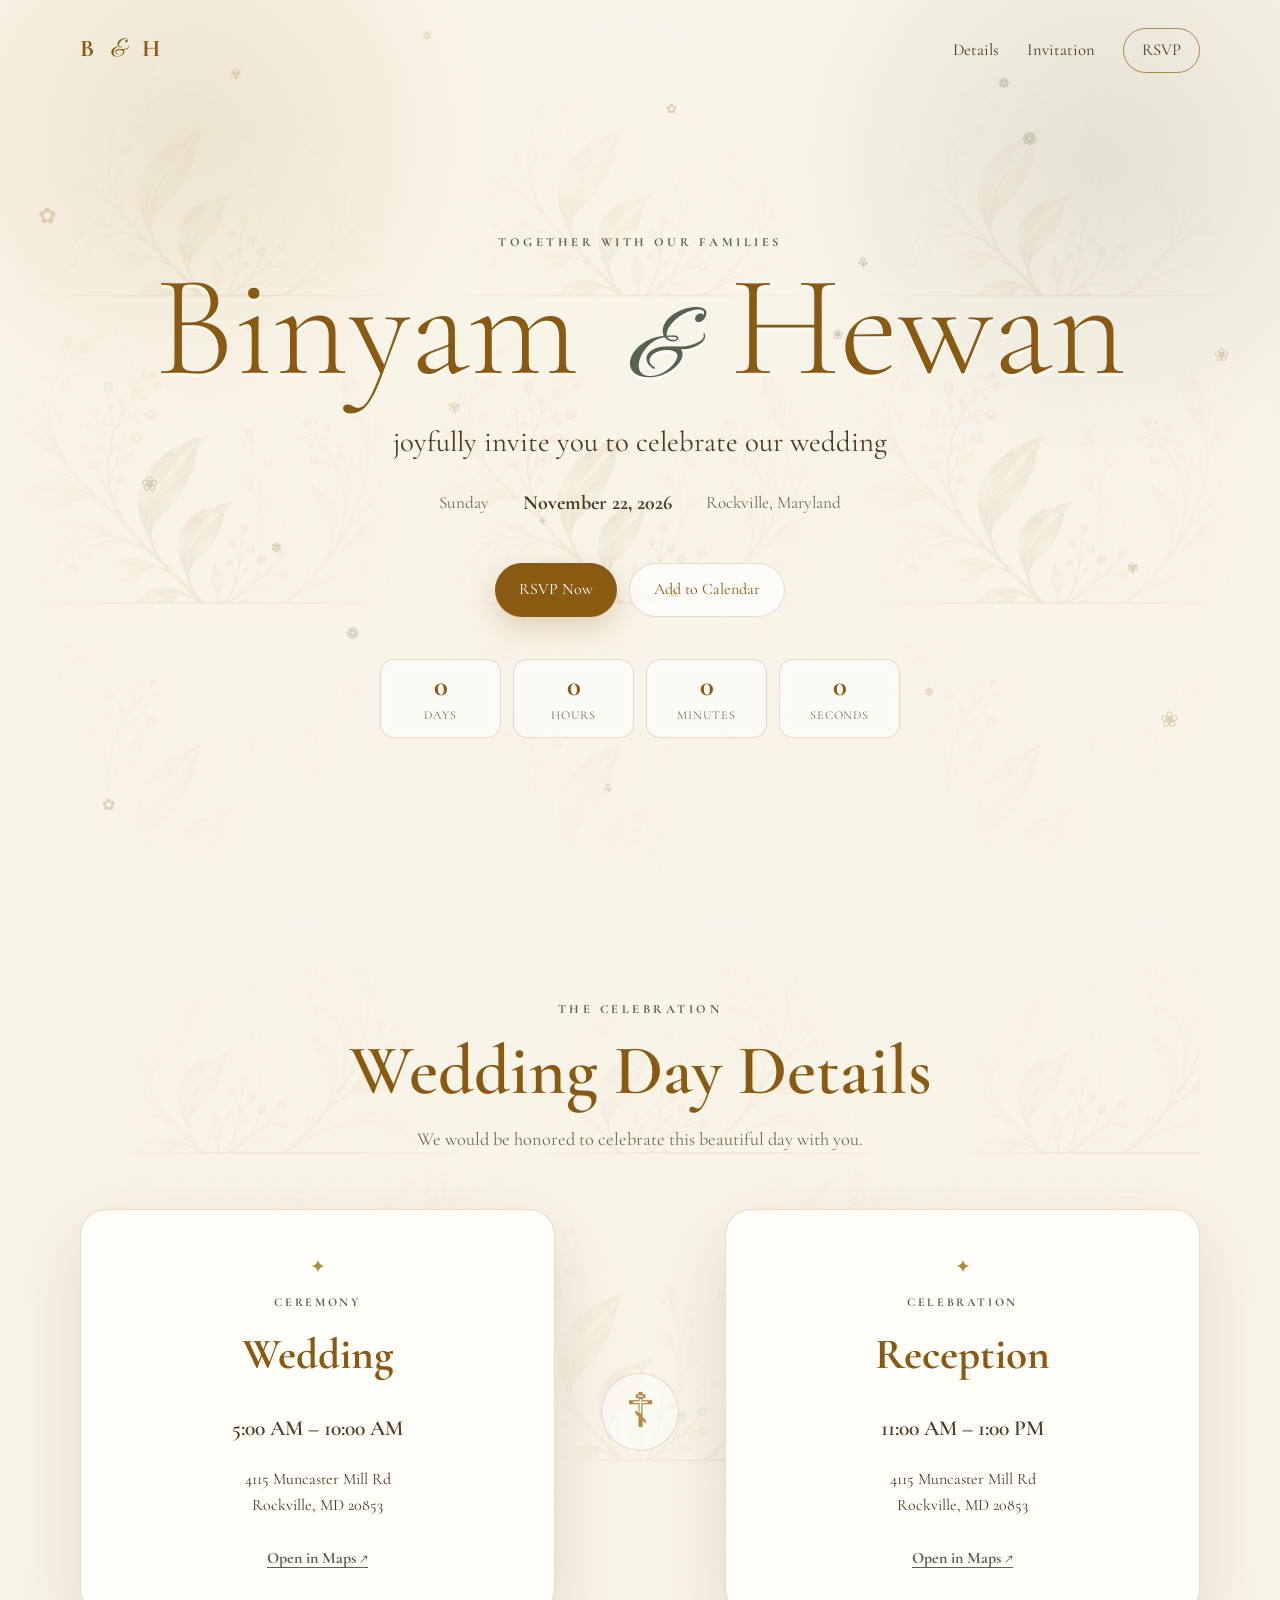
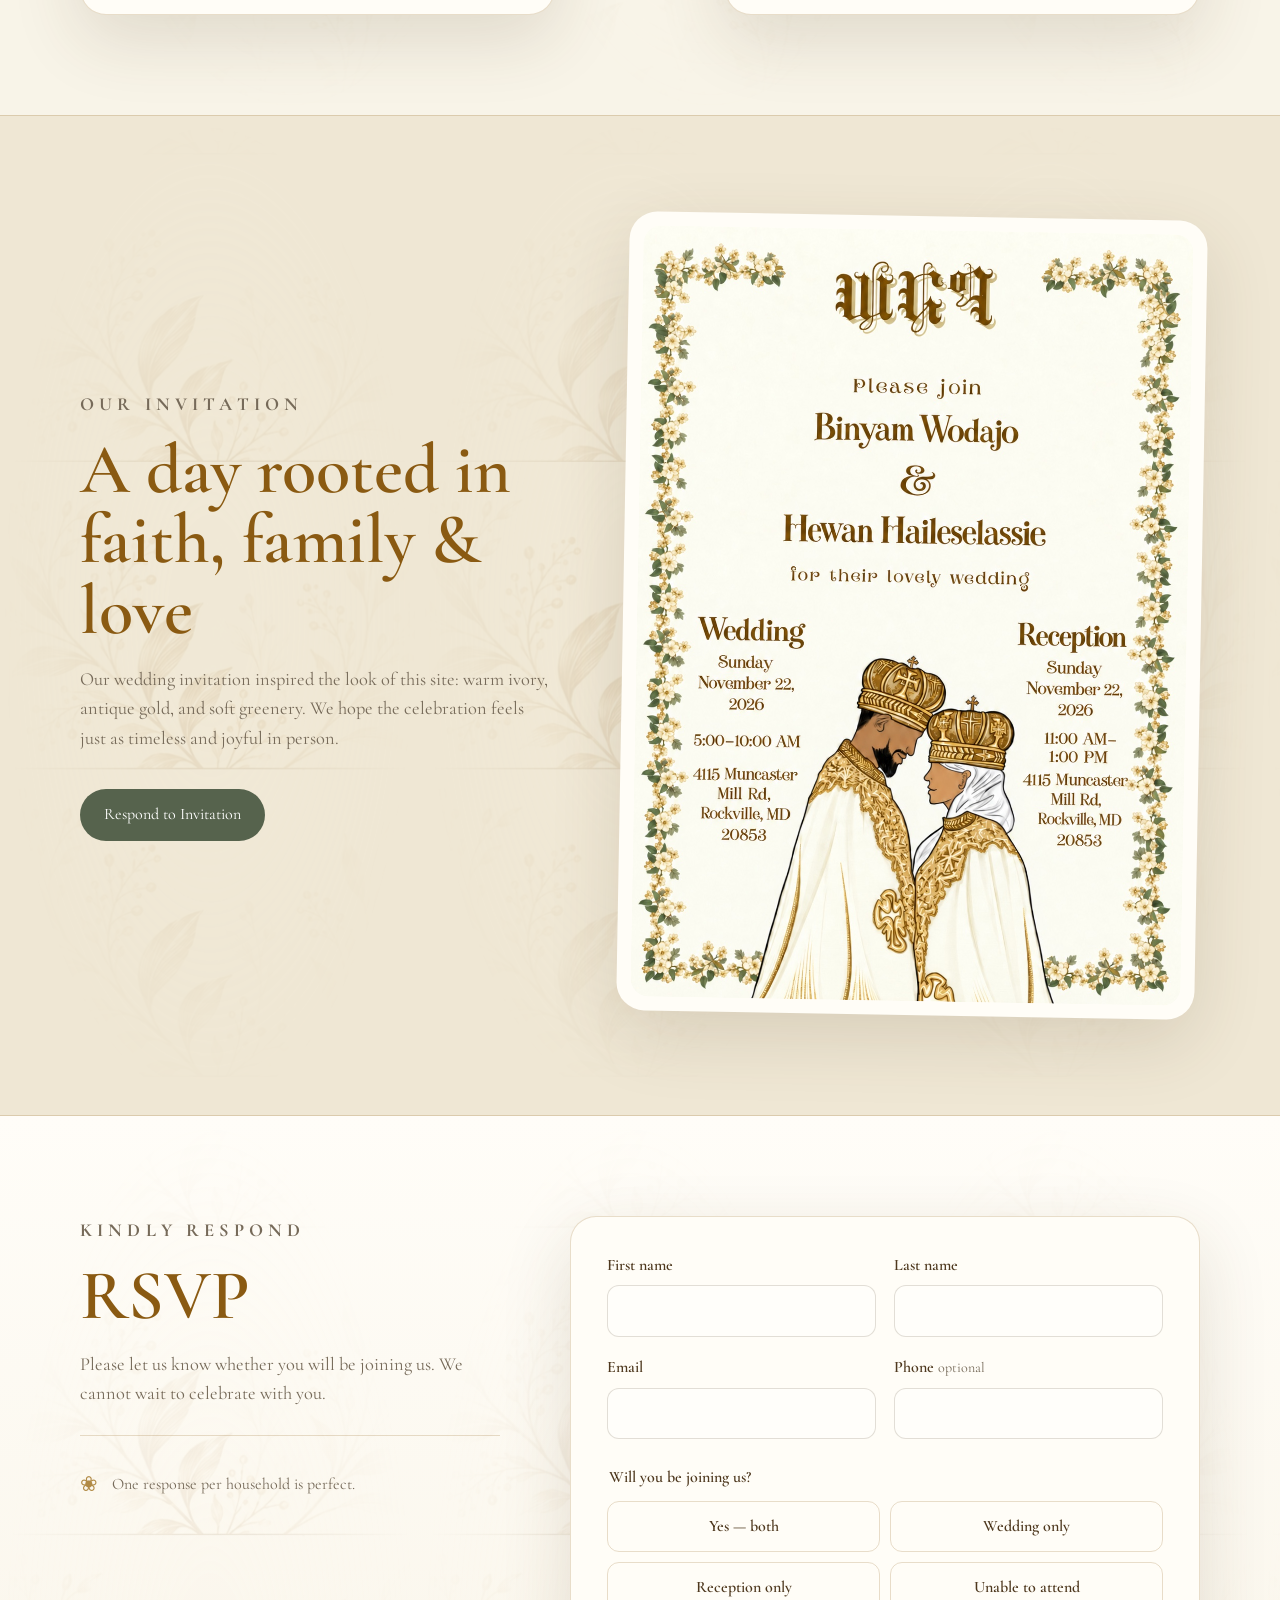
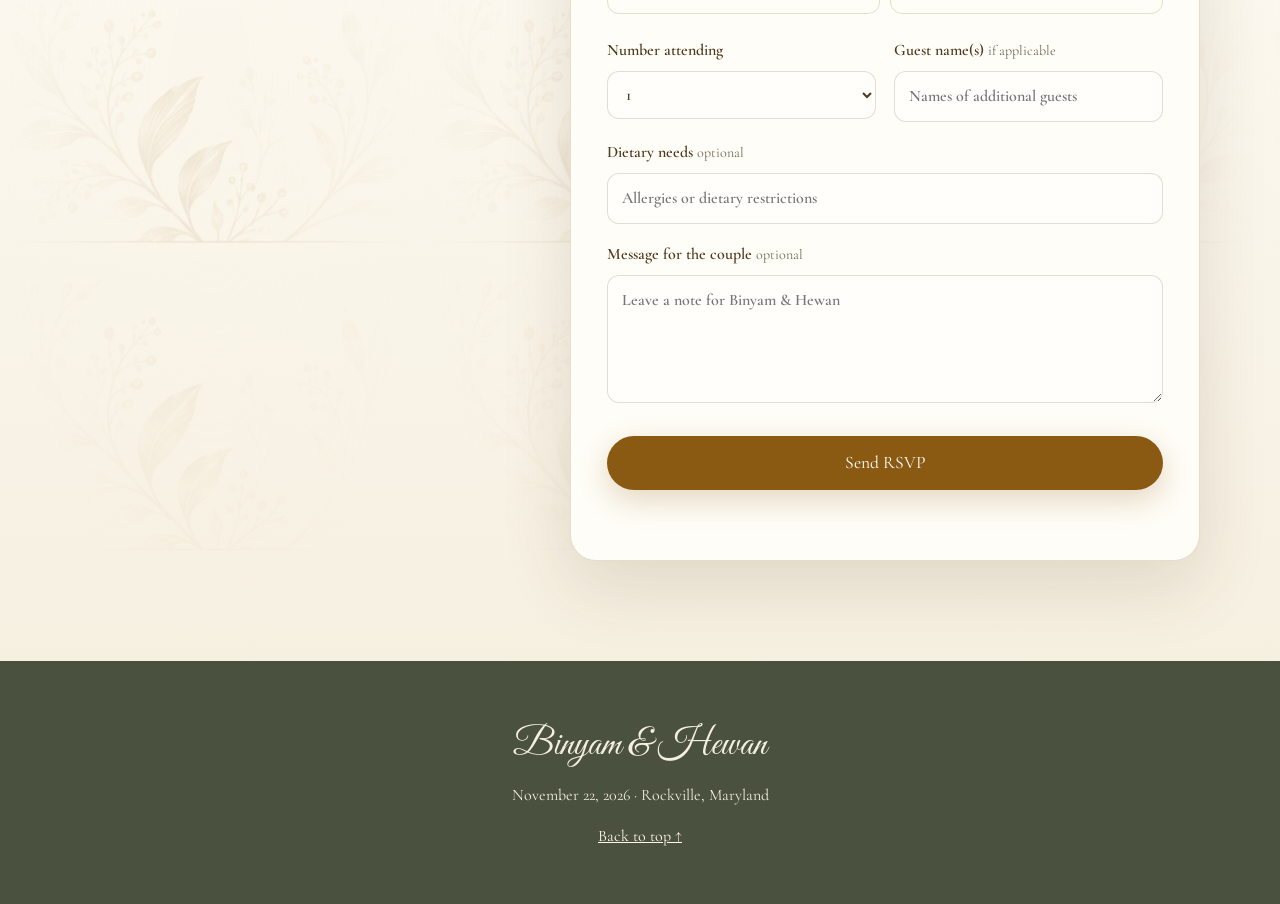
==== index.html @ c6c4249d "Add subtle floral background texture and floating petal animations - Tiled floral-decor image as a b" ====
<!DOCTYPE html>
<html lang="en">
<head>
  <meta charset="UTF-8" />
  <meta name="viewport" content="width=device-width, initial-scale=1.0" />
  <meta name="theme-color" content="#f7f2e6" />
  <meta name="description" content="Wedding invitation for Binyam Wodajo and Hewan Haileselassie — November 22, 2026." />
  <title>Binyam & Hewan — Wedding Invitation</title>
  <link rel="preconnect" href="https://fonts.googleapis.com">
  <link rel="preconnect" href="https://fonts.gstatic.com" crossorigin>
  <link href="https://fonts.googleapis.com/css2?family=Cormorant+Garamond:wght@400;500;600;700&family=Great+Vibes&display=swap" rel="stylesheet">
  <link rel="stylesheet" href="styles.css" />
</head>
<body>
  <div class="petal petal-1">✿</div>
  <div class="petal petal-2">❀</div>
  <div class="petal petal-3">✿</div>
  <div class="petal petal-4">❀</div>
  <div class="petal petal-5">✾</div>
  <div class="petal petal-6">❁</div>
  <div class="petal petal-7">✽</div>
  <div class="petal petal-8">⚘</div>
  <div class="petal petal-9">✿</div>
  <div class="petal petal-10">❀</div>
  <div class="petal petal-11">✾</div>
  <div class="petal petal-12">❁</div>
  <div class="petal petal-13">✽</div>
  <div class="petal petal-14">⚘</div>
  <div class="petal petal-15">✿</div>
  <div class="petal petal-16">❀</div>
  <div class="petal petal-17">✾</div>
  <div class="petal petal-18">❁</div>
  <div class="petal petal-19">✽</div>
  <div class="petal petal-20">⚘</div>

  <header class="hero" id="home">

    <nav class="nav shell" aria-label="Primary navigation">
      <a class="monogram" href="#home" aria-label="Home">B <span>&</span> H</a>
      <div class="nav-links">
        <a href="#details">Details</a>
        <a href="#invitation">Invitation</a>
        <a href="#rsvp" class="nav-rsvp">RSVP</a>
      </div>
    </nav>

    <div class="floral-tile" aria-hidden="true"></div>
    <div class="hero-inner shell">
      <p class="eyebrow">Together with our families</p>
      <h1><span style = "font-weight: 100;">Binyam</span><em style = "margin: 48px;">&</em><span style = "font-weight: 100;">Hewan</span></h1>
      <p class="hero-copy">joyfully invite you to celebrate our wedding</p>
      <div class="date-lockup">
        <span>Sunday</span>
        <strong style = "margin: 10px;">November 22, 2026</strong>
        <span>Rockville, Maryland</span>
      </div>
      <div class="hero-actions">
        <a class="btn primary" href="#rsvp">RSVP Now</a>
        <button class="btn ghost" id="calendarBtn" type="button">Add to Calendar</button>
      </div>
      <div class="countdown" aria-label="Countdown to wedding">
        <div><strong id="days">—</strong><span>Days</span></div>
        <div><strong id="hours">—</strong><span>Hours</span></div>
        <div><strong id="minutes">—</strong><span>Minutes</span></div>
        <div><strong id="seconds">—</strong><span>Seconds</span></div>
      </div>
    </div>
  </header>

  <main>
    <section class="section shell story-card" id="details">
      <div class="section-heading">
        <p class="eyebrow">The celebration</p>
        <h2>Wedding Day Details</h2>
        <p>We would be honored to celebrate this beautiful day with you.</p>
      </div>

      <div class="event-grid">
        <article class="event-card">
          <div class="event-icon">✦</div>
          <p class="event-kicker">Ceremony</p>
          <h3>Wedding</h3>
          <p class="event-time">5:00 AM – 10:00 AM</p>
          <p>4115 Muncaster Mill Rd<br>Rockville, MD 20853</p>
          <a class="text-link" href="https://www.google.com/maps/search/?api=1&query=4115+Muncaster+Mill+Rd+Rockville+MD+20853" target="_blank" rel="noopener">Open in Maps ↗</a>
        </article>

        <div class="center-ornament" aria-hidden="true">
          <span>☦</span>
        </div>

        <article class="event-card">
          <div class="event-icon">✦</div>
          <p class="event-kicker">Celebration</p>
          <h3>Reception</h3>
          <p class="event-time">11:00 AM – 1:00 PM</p>
          <p>4115 Muncaster Mill Rd<br>Rockville, MD 20853</p>
          <a class="text-link" href="https://www.google.com/maps/search/?api=1&query=4115+Muncaster+Mill+Rd+Rockville+MD+20853" target="_blank" rel="noopener">Open in Maps ↗</a>
        </article>
      </div>
    </section>

    <section class="section invitation-section" id="invitation">
      <div class="shell invitation-layout">
        <div class="invitation-copy">
          <p class="eyebrow">Our invitation</p>
          <h2>A day rooted in faith, family & love</h2>
          <p>Our wedding invitation inspired the look of this site: warm ivory, antique gold, and soft greenery. We hope the celebration feels just as timeless and joyful in person.</p>
          <a class="btn secondary" href="#rsvp">Respond to Invitation</a>
        </div>
        <figure class="invitation-frame">
          <img src="assets/invitation-template.jpeg" alt="Wedding invitation for Binyam Wodajo and Hewan Haileselassie" />
        </figure>
      </div>
    </section>

    <section class="section rsvp-section" id="rsvp">
      <div class="shell rsvp-shell">
        <div class="rsvp-intro">
          <p class="eyebrow">Kindly respond</p>
          <h2>RSVP</h2>
          <p>Please let us know whether you will be joining us. We cannot wait to celebrate with you.</p>
          <div class="mini-note">
            <span>❀</span>
            <p>One response per household is perfect.</p>
          </div>
        </div>

        <form class="rsvp-form" id="rsvpForm" name="wedding-rsvp" method="POST" data-netlify="true" netlify-honeypot="bot-field" action="thank-you.html">
          <input type="hidden" name="form-name" value="wedding-rsvp" />
          <p class="hidden"><label>Don’t fill this out: <input name="bot-field" /></label></p>

          <div class="field-row">
            <label>First name
              <input type="text" name="firstName" autocomplete="given-name" required />
            </label>
            <label>Last name
              <input type="text" name="lastName" autocomplete="family-name" required />
            </label>
          </div>

          <div class="field-row">
            <label>Email
              <input type="email" name="email" autocomplete="email" required />
            </label>
            <label>Phone <span class="optional">optional</span>
              <input type="tel" name="phone" autocomplete="tel" />
            </label>
          </div>

          <fieldset>
            <legend>Will you be joining us?</legend>
            <div class="choice-grid">
              <label class="choice"><input type="radio" name="attendance" value="Both wedding and reception" required /><span>Yes — both</span></label>
              <label class="choice"><input type="radio" name="attendance" value="Wedding only" /><span>Wedding only</span></label>
              <label class="choice"><input type="radio" name="attendance" value="Reception only" /><span>Reception only</span></label>
              <label class="choice"><input type="radio" name="attendance" value="Unable to attend" /><span>Unable to attend</span></label>
            </div>
          </fieldset>

          <div id="guestFields">
            <div class="field-row">
              <label>Number attending
                <select name="guestCount" id="guestCount">
                  <option value="1">1</option>
                  <option value="2">2</option>
                  <option value="3">3</option>
                  <option value="4">4</option>
                  <option value="5">5</option>
                  <option value="6">6</option>
                </select>
              </label>
              <label>Guest name(s) <span class="optional">if applicable</span>
                <input type="text" name="guestNames" placeholder="Names of additional guests" />
              </label>
            </div>

            <label>Dietary needs <span class="optional">optional</span>
              <input type="text" name="dietary" placeholder="Allergies or dietary restrictions" />
            </label>
          </div>

          <label>Message for the couple <span class="optional">optional</span>
            <textarea name="message" rows="4" placeholder="Leave a note for Binyam & Hewan"></textarea>
          </label>

          <button class="btn primary submit-btn" type="submit">Send RSVP</button>
          <p class="form-status" id="formStatus" role="status" aria-live="polite"></p>
        </form>
      </div>
    </section>
  </main>

  <footer>
    <div class="shell footer-inner">
      <p class="script">Binyam & Hewan</p>
      <p>November 22, 2026 · Rockville, Maryland</p>
      <a href="#home">Back to top ↑</a>
    </div>
  </footer>

  <script src="script.js"></script>
</body>
</html>
---- styles.css ----
:root {
  --cream: #f8f4e8;
  --cream-2: #f1ead8;
  --paper: #fffdf7;
  --gold: #8a5a12;
  --gold-2: #b18a45;
  --green: #56634d;
  --ink: #4e381e;
  --muted: #766a59;
  --line: rgba(138, 90, 18, .2);
  --shadow: 0 24px 70px rgba(77, 54, 25, .14);
}

* { box-sizing: border-box; }
html { scroll-behavior: smooth; }
body {
  margin: 0;
  font-family: "Cormorant Garamond", Georgia, serif;
  background: var(--cream);
  color: var(--ink);
  line-height: 1.6;
  overflow-x: hidden;
}
img { max-width: 100%; display: block; }
a { color: inherit; }
button, input, textarea, select { font: inherit; }
.shell { width: min(1120px, calc(100% - 40px)); margin: 0 auto; }
.section { padding: 100px 0; }
.hidden { display: none !important; }

.hero {
  min-height: 100vh;
  position: relative;
  display: flex;
  flex-direction: column;
  background:
    radial-gradient(circle at 15% 15%, rgba(177,138,69,.16), transparent 22%),
    radial-gradient(circle at 86% 18%, rgba(86,99,77,.13), transparent 24%),
    var(--cream);
  isolation: isolate;
}

.floral-tile {
  position: absolute;
  inset: 0;
  pointer-events: none;
  z-index: 0;
  background: url("assets/floral-decor.png") repeat center / 420px auto;
  mask-image: radial-gradient(ellipse 50% 50% at 50% 50%, black 20%, transparent 100%);
  mask-size: 420px auto;
  mask-repeat: repeat;
  -webkit-mask-image: radial-gradient(ellipse 50% 50% at 50% 50%, black 20%, transparent 100%);
  -webkit-mask-size: 420px auto;
  -webkit-mask-repeat: repeat;
  opacity: 0.12;
}

.story-card { position: relative; isolation: isolate; }
.story-card::before {
  content: "";
  position: absolute;
  inset: 0;
  z-index: -1;
  pointer-events: none;
  background: url("assets/floral-decor.png") repeat center / 420px auto;
  mask-image: radial-gradient(ellipse 50% 50% at 50% 50%, black 20%, transparent 100%);
  mask-size: 420px auto;
  mask-repeat: repeat;
  -webkit-mask-image: radial-gradient(ellipse 50% 50% at 50% 50%, black 20%, transparent 100%);
  -webkit-mask-size: 420px auto;
  -webkit-mask-repeat: repeat;
  opacity: 0.12;
}

.nav { display: flex; justify-content: space-between; align-items: center; padding: 28px 0; z-index: 2; }
.monogram { text-decoration: none; font-size: 1.5rem; font-weight: 700; letter-spacing: .12em; color: var(--gold); }
.monogram span { font-family: "Great Vibes", cursive; font-weight: 400; margin: 0 .2em; }
.nav-links { display: flex; align-items: center; gap: 28px; }
.nav-links a { text-decoration: none; font-size: 1.04rem; }
.nav-rsvp { border: 1px solid var(--gold-2); padding: 8px 18px; border-radius: 999px; }

.hero-inner { flex: 1; display: grid; place-items: center; align-content: center; text-align: center; padding: 80px 0 110px; position: relative; z-index: 1; }
.eyebrow { text-transform: uppercase; letter-spacing: .28em; font-size: .78rem; color: var(--green); font-weight: 700; margin: 0 0 16px; }
.hero h1 { margin: 0; font-size: clamp(4.5rem, 12vw, 9rem); line-height: .82; font-weight: 600; color: var(--gold); text-shadow: 0 3px 0 rgba(255,255,255,.8); }
.hero h1 span { display: inline-block; }
.hero h1 em { font-family: "Great Vibes", cursive; font-weight: 400; font-size: .65em; margin: 0 .14em; color: var(--green); }
.hero-copy { margin: 28px 0 12px; font-size: clamp(1.35rem, 3vw, 1.8rem); }
.date-lockup { display: flex; flex-wrap: wrap; justify-content: center; gap: 14px 24px; align-items: center; color: var(--muted); font-size: 1.08rem; }
.date-lockup strong { color: var(--ink); font-size: 1.25rem; }
.hero-actions { display: flex; gap: 12px; flex-wrap: wrap; justify-content: center; margin-top: 34px; }
.btn { border: 0; border-radius: 999px; padding: 13px 24px; text-decoration: none; cursor: pointer; transition: transform .2s ease, box-shadow .2s ease, background .2s ease; display: inline-flex; align-items: center; justify-content: center; min-height: 48px; }
.btn:hover { transform: translateY(-2px); }
.primary { background: var(--gold); color: white; box-shadow: 0 10px 30px rgba(138,90,18,.24); }
.ghost { background: rgba(255,255,255,.65); color: var(--gold); border: 1px solid var(--line); backdrop-filter: blur(6px); }
.secondary { background: var(--green); color: white; }

.countdown { display: grid; grid-template-columns: repeat(4, minmax(70px, 1fr)); gap: 12px; margin-top: 42px; width: min(520px, 100%); }
.countdown div { background: rgba(255,255,255,.58); border: 1px solid var(--line); padding: 12px 10px; border-radius: 14px; backdrop-filter: blur(5px); }
.countdown strong { display: block; font-size: 1.8rem; line-height: 1; color: var(--gold); }
.countdown span { display: block; margin-top: 5px; font-size: .76rem; letter-spacing: .08em; text-transform: uppercase; color: var(--muted); }

.section-heading { text-align: center; max-width: 700px; margin: 0 auto 55px; }
.section-heading h2, .invitation-copy h2, .rsvp-intro h2 { margin: 0 0 16px; font-size: clamp(2.7rem, 6vw, 4.4rem); line-height: 1; color: var(--gold); font-weight: 600; }
.section-heading p:last-child, .invitation-copy > p, .rsvp-intro > p { color: var(--muted); font-size: 1.15rem; }

.story-card { position: relative; }
.event-grid { display: grid; grid-template-columns: 1fr 120px 1fr; gap: 25px; align-items: stretch; }
.event-card { background: var(--paper); border: 1px solid var(--line); box-shadow: var(--shadow); border-radius: 26px; padding: 42px; text-align: center; }
.event-icon { font-size: 1.2rem; color: var(--gold-2); }
.event-kicker { text-transform: uppercase; letter-spacing: .22em; font-size: .75rem; color: var(--green); font-weight: 700; margin: 10px 0 0; }
.event-card h3 { font-size: 2.7rem; margin: 8px 0 6px; color: var(--gold); }
.event-time { font-size: 1.35rem; font-weight: 600; }
.text-link { display: inline-block; margin-top: 12px; color: var(--green); font-weight: 700; text-underline-offset: 4px; }
.center-ornament { display: grid; place-items: center; color: var(--gold-2); font-size: 3rem; }
.center-ornament span { border: 1px solid var(--line); width: 78px; aspect-ratio: 1; display: grid; place-items: center; border-radius: 50%; background: rgba(255,255,255,.5); }

.invitation-section { position: relative; isolation: isolate; background: #efe7d4; border-top: 1px solid var(--line); border-bottom: 1px solid var(--line); }
.invitation-section::before { content: ""; position: absolute; inset: 0; z-index: -1; pointer-events: none; background: url("assets/floral-decor.png") repeat center / 420px auto; mask-image: radial-gradient(ellipse 50% 50% at 50% 50%, black 20%, transparent 100%); mask-size: 420px auto; mask-repeat: repeat; -webkit-mask-image: radial-gradient(ellipse 50% 50% at 50% 50%, black 20%, transparent 100%); -webkit-mask-size: 420px auto; -webkit-mask-repeat: repeat; opacity: 0.12; }
.invitation-layout { display: grid; grid-template-columns: .9fr 1.1fr; gap: 70px; align-items: center; }
.invitation-copy p { max-width: 520px; }
.invitation-copy .btn { margin-top: 18px; }
.invitation-frame { margin: 0; padding: 14px; background: var(--paper); border-radius: 28px; box-shadow: var(--shadow); transform: rotate(1deg); }
.invitation-frame img { border-radius: 18px; width: 100%; }

.rsvp-section { position: relative; isolation: isolate; background: linear-gradient(180deg, #fffdf8, #f6f0e1); }
.rsvp-section::before { content: ""; position: absolute; inset: 0; z-index: -1; pointer-events: none; background: url("assets/floral-decor.png") repeat center / 420px auto; mask-image: radial-gradient(ellipse 50% 50% at 50% 50%, black 20%, transparent 100%); mask-size: 420px auto; mask-repeat: repeat; -webkit-mask-image: radial-gradient(ellipse 50% 50% at 50% 50%, black 20%, transparent 100%); -webkit-mask-size: 420px auto; -webkit-mask-repeat: repeat; opacity: 0.12; }
.rsvp-shell { display: grid; grid-template-columns: .8fr 1.2fr; gap: 70px; align-items: start; }
.rsvp-intro { position: sticky; top: 36px; }
.mini-note { display: flex; align-items: center; gap: 14px; margin-top: 26px; padding-top: 20px; border-top: 1px solid var(--line); color: var(--muted); }
.mini-note span { color: var(--gold-2); font-size: 1.3rem; }
.rsvp-form { background: var(--paper); padding: 36px; border: 1px solid var(--line); border-radius: 26px; box-shadow: var(--shadow); }
.field-row { display: grid; grid-template-columns: 1fr 1fr; gap: 18px; }
label, legend { font-weight: 600; color: var(--ink); }
label { display: block; margin-bottom: 18px; }
.optional { font-weight: 400; color: var(--muted); font-size: .88em; }
input, textarea, select { width: 100%; margin-top: 7px; border: 1px solid rgba(78,56,30,.16); background: #fffefa; padding: 12px 14px; border-radius: 12px; color: var(--ink); outline: none; }
input:focus, textarea:focus, select:focus { border-color: var(--gold-2); box-shadow: 0 0 0 3px rgba(177,138,69,.12); }
fieldset { border: 0; padding: 0; margin: 8px 0 24px; }
legend { margin-bottom: 10px; }
.choice-grid { display: grid; grid-template-columns: 1fr 1fr; gap: 10px; }
.choice { margin: 0; }
.choice input { position: absolute; opacity: 0; pointer-events: none; }
.choice span { display: block; border: 1px solid var(--line); border-radius: 12px; padding: 12px 14px; cursor: pointer; text-align: center; transition: .2s ease; }
.choice input:checked + span { background: var(--gold); border-color: var(--gold); color: #fff; }
.submit-btn { width: 100%; margin-top: 6px; font-size: 1.1rem; }
.form-status { text-align: center; color: var(--green); margin: 12px 0 0; min-height: 1.4em; }

footer { padding: 54px 0; background: #4b513f; color: #f5efdf; text-align: center; }
.footer-inner { display: grid; gap: 6px; justify-items: center; }
.script { font-family: "Great Vibes", cursive; font-size: 2.4rem; margin: 0; }
footer p { margin: 0; }
footer a { margin-top: 10px; color: #fff8e8; }

.petal { position: fixed; z-index: 20; color: rgba(177,138,69,.32); pointer-events: none; animation: float 12s ease-in-out infinite; }
.petal-1  { left: 3vw;   top: 22vh;    font-size: 1.4rem; }
.petal-2  { right: 4vw;  top: 38vh;    font-size: 1.1rem; animation-delay: -3s; }
.petal-3  { left: 8vw;   bottom: 9vh;  font-size: 1rem;   animation-delay: -6s; }
.petal-4  { right: 8vw;  bottom: 18vh; font-size: 1.4rem; animation-delay: -9s; }
.petal-5  { left: 18vw;  top: 7vh;     font-size: 0.9rem;  color: rgba(177,138,69,.30); animation-duration: 10s; animation-delay: -2s;  animation-name: float2; }
.petal-6  { right: 19vw; top: 14vh;    font-size: 1.1rem;  color: rgba(86,99,77,.30);  animation-duration: 14s; animation-delay: -5s; }
.petal-7  { left: 33vw;  top: 3vh;     font-size: 0.75rem; color: rgba(177,138,69,.22); animation-duration: 11s; animation-delay: -8s;  animation-name: float2; }
.petal-8  { right: 32vw; top: 28vh;    font-size: 1.0rem;  color: rgba(86,99,77,.28);  animation-duration: 13s; animation-delay: -1s; }
.petal-9  { left: 52vw;  top: 11vh;    font-size: 0.8rem;  color: rgba(177,138,69,.36); animation-duration: 9s;  animation-delay: -6s;  animation-name: float2; }
.petal-10 { left: 11vw;  top: 52vh;    font-size: 1.3rem;  color: rgba(86,99,77,.24);  animation-duration: 15s; animation-delay: -9s; }
.petal-11 { right: 11vw; top: 62vh;    font-size: 0.85rem; color: rgba(177,138,69,.38); animation-duration: 12s; animation-delay: -3s;  animation-name: float2; }
.petal-12 { left: 27vw;  bottom: 28vh; font-size: 1.0rem;  color: rgba(86,99,77,.30);  animation-duration: 10s; animation-delay: -7s; }
.petal-13 { right: 27vw; bottom: 22vh; font-size: 0.75rem; color: rgba(177,138,69,.28); animation-duration: 13s; animation-delay: -4s;  animation-name: float2; }
.petal-14 { left: 47vw;  bottom: 11vh; font-size: 0.9rem;  color: rgba(86,99,77,.22);  animation-duration: 11s; animation-delay: -11s; }
.petal-15 { right: 47vw; bottom: 33vh; font-size: 0.7rem;  color: rgba(177,138,69,.32); animation-duration: 14s; animation-delay: -2s;  animation-name: float2; }
.petal-16 { left: 65vw;  top: 36vh;    font-size: 0.85rem; color: rgba(86,99,77,.28);  animation-duration: 10s; animation-delay: -6s; }
.petal-17 { right: 64vw; top: 44vh;    font-size: 1.0rem;  color: rgba(177,138,69,.24); animation-duration: 12s; animation-delay: -3s;  animation-name: float2; }
.petal-18 { left: 78vw;  top: 8vh;     font-size: 0.9rem;  color: rgba(86,99,77,.32);  animation-duration: 13s; animation-delay: -7s; }
.petal-19 { right: 78vw; bottom: 38vh; font-size: 0.8rem;  color: rgba(177,138,69,.35); animation-duration: 9s;  animation-delay: -10s; animation-name: float2; }
.petal-20 { left: 42vw;  top: 57vh;    font-size: 0.7rem;  color: rgba(86,99,77,.26);  animation-duration: 11s; animation-delay: -5s; }
@keyframes float  { 0%,100% { transform: translateY(0)     rotate(0deg);  } 50% { transform: translateY(-14px) rotate(8deg);  } }
@keyframes float2 { 0%,100% { transform: translateY(0)     rotate(0deg);  } 50% { transform: translateY(-10px) rotate(-7deg); } }

@media (max-width: 820px) {
  .nav-links a:not(.nav-rsvp) { display: none; }
  .hero h1 span { display: block; }
  .hero h1 em { display: block; margin: .18em 0; }
  .date-lockup { flex-direction: column; gap: 2px; }
  .event-grid { grid-template-columns: 1fr; }
  .center-ornament { height: 72px; }
  .invitation-layout, .rsvp-shell { grid-template-columns: 1fr; gap: 45px; }
  .rsvp-intro { position: static; }
}

@media (max-width: 560px) {
  .shell { width: min(100% - 28px, 1120px); }
  .section { padding: 72px 0; }
  .hero::before { inset: 10px; }
  .hero::after { inset: 16px; }
  .nav { padding-top: 20px; }
  .hero-inner { padding: 56px 0 88px; }
  .hero h1 { font-size: 4.4rem; }
  .countdown { grid-template-columns: repeat(2, 1fr); }
  .event-card { padding: 30px 22px; }
  .field-row, .choice-grid { grid-template-columns: 1fr; gap: 0; }
  .choice-grid { gap: 9px; }
  .rsvp-form { padding: 24px 18px; }
}
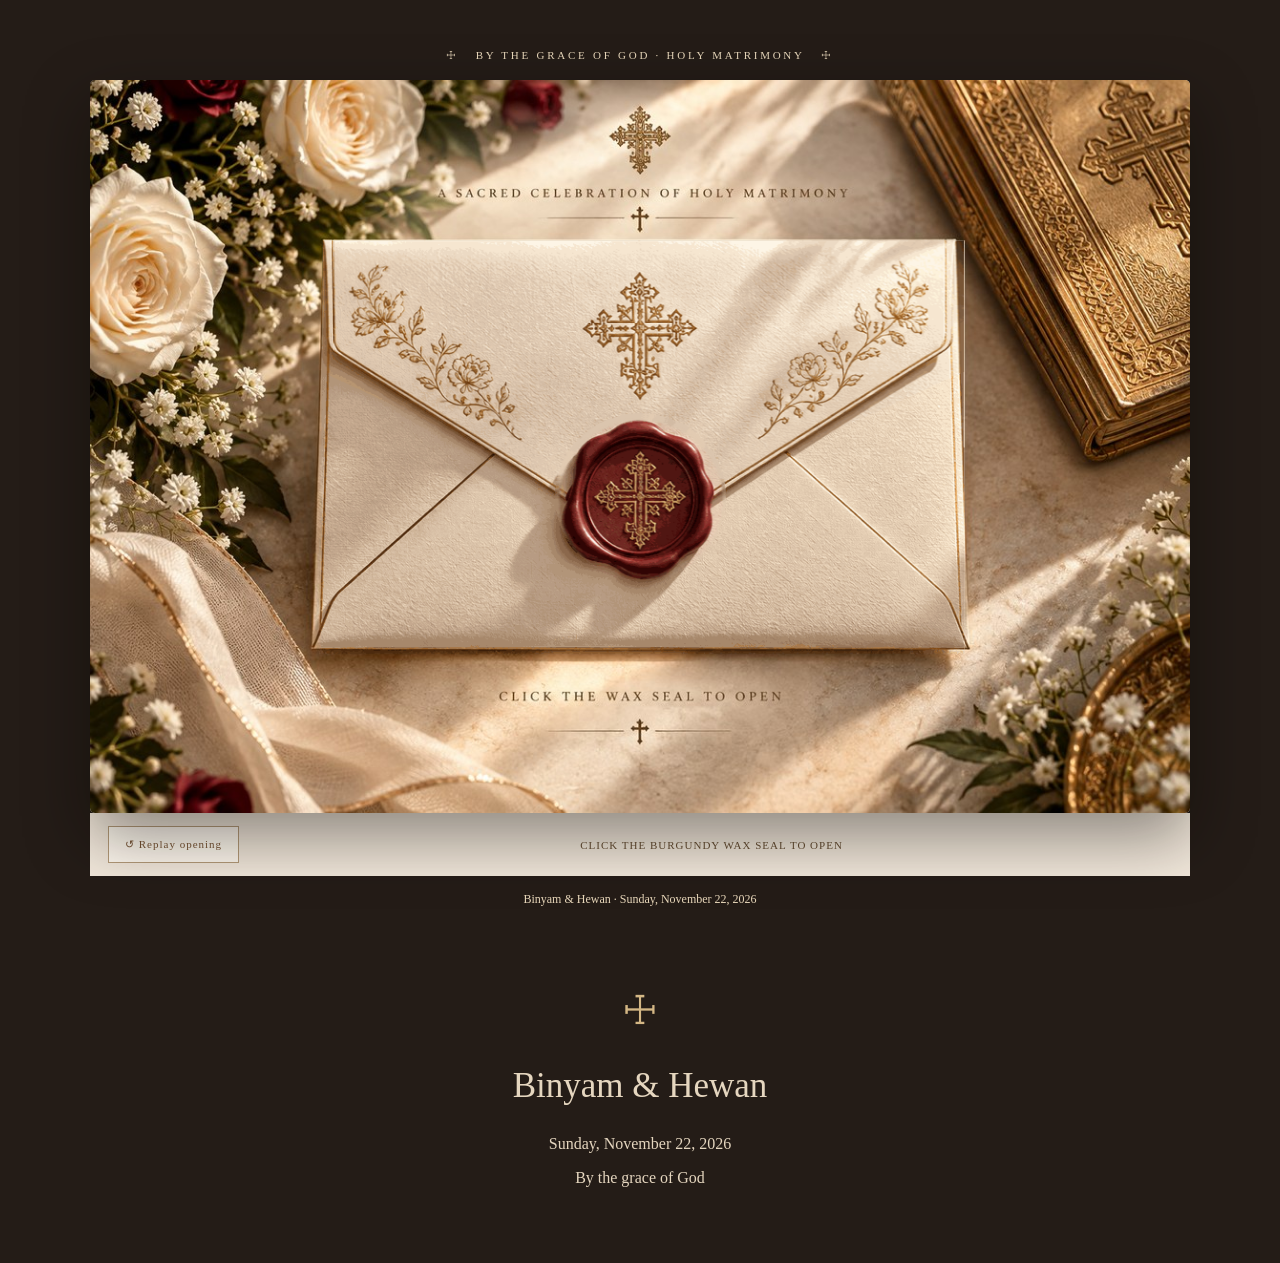
==== commit 800be55e: "Replace index.html with V7 wedding evite Swaps in the fully self-contained Binyam_Hewan_Merged_Weddi" ====
--- a/index.html
+++ b/index.html
@@ -1,204 +1,99 @@
-<!DOCTYPE html>
-<html lang="en">
-<head>
-  <meta charset="UTF-8" />
-  <meta name="viewport" content="width=device-width, initial-scale=1.0" />
-  <meta name="theme-color" content="#f7f2e6" />
-  <meta name="description" content="Wedding invitation for Binyam Wodajo and Hewan Haileselassie — November 22, 2026." />
-  <title>Binyam & Hewan — Wedding Invitation</title>
-  <link rel="preconnect" href="https://fonts.googleapis.com">
-  <link rel="preconnect" href="https://fonts.gstatic.com" crossorigin>
-  <link href="https://fonts.googleapis.com/css2?family=Cormorant+Garamond:wght@400;500;600;700&family=Great+Vibes&display=swap" rel="stylesheet">
-  <link rel="stylesheet" href="styles.css" />
-</head>
-<body>
-  <div class="petal petal-1">✿</div>
-  <div class="petal petal-2">❀</div>
-  <div class="petal petal-3">✿</div>
-  <div class="petal petal-4">❀</div>
-  <div class="petal petal-5">✾</div>
-  <div class="petal petal-6">❁</div>
-  <div class="petal petal-7">✽</div>
-  <div class="petal petal-8">⚘</div>
-  <div class="petal petal-9">✿</div>
-  <div class="petal petal-10">❀</div>
-  <div class="petal petal-11">✾</div>
-  <div class="petal petal-12">❁</div>
-  <div class="petal petal-13">✽</div>
-  <div class="petal petal-14">⚘</div>
-  <div class="petal petal-15">✿</div>
-  <div class="petal petal-16">❀</div>
-  <div class="petal petal-17">✾</div>
-  <div class="petal petal-18">❁</div>
-  <div class="petal petal-19">✽</div>
-  <div class="petal petal-20">⚘</div>
+<!doctype html><html lang="en"><head><meta charset="utf-8"><meta name="viewport" content="width=device-width,initial-scale=1"><meta name="theme-color" content="#241c17"><title>Binyam &amp; Hewan | Holy Matrimony · November 22, 2026</title><style>
+:root{--ivory:#f8f2e7;--gold:#ae8c58;--ink:#654c32;--dark:#241c17}
+*{box-sizing:border-box}html{scroll-behavior:smooth}body{margin:0;background:var(--ivory);color:var(--ink);font-family:Georgia,'Times New Roman',serif}button,input,select,textarea{font:inherit}button,a{touch-action:manipulation}button:focus-visible,a:focus-visible,input:focus-visible,select:focus-visible,textarea:focus-visible{outline:3px solid #b58a4e;outline-offset:3px}
+.opening{background:var(--dark);padding:clamp(12px,3vw,34px) 16px 18px;text-align:center}.top-caption{color:#ead9bc;text-transform:uppercase;font-size:11px;letter-spacing:.25em;padding:15px 0 18px}.wrap{width:min(1100px,100%);margin:auto}.stage{position:relative;width:100%;aspect-ratio:3/2;overflow:hidden;isolation:isolate;perspective:2200px;box-shadow:0 25px 65px #09070570;background:#e5d9ca;border-radius:5px}.scene-image{position:absolute;inset:0;width:100%;height:100%;object-fit:fill;pointer-events:none}.background{z-index:1}.card{position:absolute;z-index:3;left:50%;top:44%;width:27%;height:auto;transform:translate(-50%,14%) scale(.86);opacity:0;box-shadow:0 12px 35px #4a332b44;transition:transform 4.1s cubic-bezier(.16,.62,.14,1),opacity 1.1s ease;cursor:pointer}.front{z-index:5}.flap{z-index:6;transform-origin:50% 21.85%;backface-visibility:hidden;transition:transform 3.1s cubic-bezier(.3,.0,.17,1)}.wax{z-index:7;transition:none}.hit{position:absolute;z-index:12;left:50%;top:57.5%;width:15%;aspect-ratio:1;transform:translate(-50%,-50%);border:0;background:transparent;cursor:pointer;border-radius:50%}.stage.released .wax{display:none}.stage.released .hit{pointer-events:none}.stage.open .flap{transform:rotateX(-177deg)}.stage.open .card{opacity:1;transform:translate(-50%,-41%) scale(1);transition-delay:.3s}.stage .view{position:absolute;z-index:13;bottom:5%;right:5%;border:1px solid #a78960;background:#fff9efed;padding:11px 16px;color:#795434;font:11px Georgia,serif;letter-spacing:1px;cursor:pointer}.stage .view[hidden]{display:none}.bar{display:flex;gap:12px;align-items:center;background:#f2e8db;padding:13px 18px;flex-wrap:wrap}.bar button,.modal button{border:1px solid #b59b79;background:#fff9ef;color:#795434;padding:11px 16px;cursor:pointer;font:11px Georgia,serif;letter-spacing:1px}.bar p{margin:0;flex:1;text-align:center;letter-spacing:1px;font-size:11px}.go-site{display:none;border:1px solid #a78960;background:var(--gold);color:#fff;padding:12px 18px;letter-spacing:1.3px;cursor:pointer;text-decoration:none;font-size:12px}.opening.ready .go-site{display:inline-block}.foot{color:#ead9bc;font-size:12px;margin:16px 0 0}.modal{position:fixed;inset:0;z-index:100;background:#1c120ff2;display:none;place-items:center;padding:24px;overflow:auto}.modal.show{display:grid}.modal-inner{text-align:center}.modal img{display:block;width:min(520px,90vw);max-height:78vh;object-fit:contain;margin:auto;box-shadow:0 12px 50px #0008}.modal button{margin-top:16px}
+.website{background:#fbf8f2;overflow:hidden}.website[hidden]{display:none}.eyebrow{text-transform:uppercase;letter-spacing:.24em;font-size:11px;color:#987850;text-align:center;line-height:2}.ortho{font-size:40px;color:#9c7846;text-align:center;line-height:1.3}.section{padding:clamp(60px,9vw,105px) 22px;max-width:1040px;margin:auto;text-align:center}.section h2{font-size:clamp(31px,4.6vw,55px);line-height:1.22;font-weight:400;color:#75552f;margin:14px 0 24px}.section p{line-height:1.9}.divider{width:78px;height:1px;background:#b99b6b;margin:24px auto}.script{font-size:clamp(21px,3vw,33px);font-style:italic;color:#a28255}.feature{background:#f0e8da;border-block:1px solid #e0d1bb}.invitation-full{display:block;width:min(560px,100%);height:auto;margin:30px auto 0;box-shadow:0 22px 55px #5b442b38}.grid{display:grid;grid-template-columns:repeat(2,minmax(0,1fr));gap:24px;text-align:left;margin:42px auto;max-width:840px}.info-card{border:1px solid #d9c5a5;background:#fffdf8;padding:32px}.info-card h3{margin:12px 0;font-size:24px;font-weight:400;color:#765333}.info-card p{font-size:14px;margin:7px 0}.pill{display:inline-block;margin-top:16px;border:1px solid #ad8e61;color:#755432;text-decoration:none;padding:12px 20px;font-size:12px;letter-spacing:1.2px}.pill:hover,.go-site:hover{background:#755432;color:#fff}.count{display:flex;gap:clamp(8px,3vw,32px);justify-content:center;margin:34px auto;flex-wrap:wrap}.count div{min-width:80px}.count strong{display:block;font-size:clamp(30px,6vw,62px);font-weight:400;color:#755431}.count span{font-size:11px;letter-spacing:2px;text-transform:uppercase}.verse{font-style:italic;font-size:clamp(20px,3vw,29px);max-width:750px;margin:auto}.rsvp-box{max-width:650px;margin:26px auto;text-align:left;border:1px solid #d4b993;background:#fffdf9;padding:clamp(23px,5vw,45px)}.rsvp-box label{display:block;margin:14px 0 7px;font-size:13px;letter-spacing:.05em}.rsvp-box input,.rsvp-box select,.rsvp-box textarea{width:100%;border:1px solid #d8c7af;border-radius:0;background:#fff;color:#493929;padding:12px;font-size:15px}.rsvp-box button{width:100%;margin-top:24px;background:#785632;border:0;color:white;padding:15px;cursor:pointer;letter-spacing:1px}.rsvp-note{font-size:12px;color:#836e53;text-align:center;margin-top:16px}.footer{background:var(--dark);padding:60px 20px;text-align:center;color:#e5d6bf}.footer h2{font-weight:400;font-size:35px}.reveal-on-scroll{opacity:0;transform:translateY(24px);transition:opacity 1.2s ease,transform 1.2s ease}.reveal-on-scroll.seen{opacity:1;transform:translateY(0)}
+@media(max-width:650px){.top-caption{font-size:9px;letter-spacing:.14em}.opening{padding:10px 0}.stage{border-radius:0}.bar{justify-content:center}.bar p{order:-1;flex-basis:100%;font-size:10px}.bar button{padding:9px 12px}.grid{grid-template-columns:1fr}.info-card{padding:22px}.section{padding:60px 19px}.count div{min-width:60px}.count span{font-size:10px}}
+@media(prefers-reduced-motion:reduce){*,*:before,*:after{transition-duration:.01ms!important;scroll-behavior:auto!important}.reveal-on-scroll{opacity:1;transform:none}}
 
-  <header class="hero" id="home">
+/* Refined EOTC RSVP: matching the ivory, antique-gold invitation */
+.rsvp-box{max-width:790px;background:linear-gradient(155deg,#fffdf8,#fbf6ed);box-shadow:0 28px 68px #654c3222;border:1px solid #c8aa78;position:relative;padding:clamp(26px,5vw,52px)}
+.rsvp-box:before{content:"";position:absolute;inset:10px;border:1px solid #d8c49f;pointer-events:none}
+.rsvp-box .form-inner{position:relative;z-index:1}
+.rsvp-fields{display:grid;grid-template-columns:1fr 1fr;gap:0 20px}
+.rsvp-box label{font-size:13px;letter-spacing:.055em;font-weight:400;margin:13px 0 7px}
+.rsvp-box input,.rsvp-box select,.rsvp-box textarea{display:block;margin-top:8px;min-height:46px;background:#fffefb;border:1px solid #cdb995;border-radius:2px;color:#493929;width:100%;padding:11px 13px}
+.rsvp-box textarea{min-height:110px;resize:vertical}
+.rsvp-box input:focus,.rsvp-box select:focus,.rsvp-box textarea:focus{border-color:#926b35;box-shadow:0 0 0 3px #b99b6b24;outline:none}
+.rsvp-box fieldset{border:0;padding:0;margin:22px 0 12px;min-width:0}
+.rsvp-box legend{font-size:15px;margin-bottom:12px;color:#654c32}
+.attendance-grid{display:grid;grid-template-columns:repeat(2,minmax(0,1fr));gap:10px}
+.rsvp-box .attendance-choice{display:block;margin:0;cursor:pointer;position:relative}
+.attendance-choice input{position:absolute;opacity:0;width:1px;height:1px;pointer-events:none}
+.attendance-choice span{display:block;border:1px solid #cdb995;padding:14px 10px;text-align:center;font-size:13px;letter-spacing:.035em;background:#fffdf8;transition:background .2s,border-color .2s,color .2s}
+.attendance-choice input:checked+span{background:#76532e;color:#fff;border-color:#76532e}
+.attendance-choice input:focus-visible+span{outline:3px solid #b58a4e;outline-offset:3px}
+.optional{color:#927f64;font-size:12px;letter-spacing:0}
+.form-ornament{text-align:center;color:#ad8957;font-size:23px;line-height:1.5;margin-bottom:10px}
+.rsvp-box button[type=submit]{font-family:Georgia,serif;font-size:13px;letter-spacing:.18em;max-width:420px;display:block;margin:30px auto 4px;min-height:50px}
+.rsvp-note{font-size:12px;color:#806e54;text-align:center;margin:15px 0 0;line-height:1.7}
+.form-status{min-height:1.3em;line-height:1.6;text-align:center;color:#685334;margin-top:13px}
+.rsvp-box .form-section-title{color:#957347;font-size:11px;letter-spacing:.22em;text-align:center;text-transform:uppercase;margin:24px 0 10px}
+.guest-fields[hidden]{display:none}
+@media(max-width:650px){.rsvp-fields,.attendance-grid{grid-template-columns:1fr}.rsvp-box{padding:28px 23px}.rsvp-box:before{inset:7px}}
+</style></head><body>
+<header class="opening" id="opening"><div class="wrap"><div class="top-caption">☩ &nbsp; By the grace of God · Holy Matrimony &nbsp; ☩</div>
+<div class="stage" id="stage"><img class="scene-image background" alt="Ivory invitation setting with flowers, gold ornaments and Orthodox cross" src="[data-uri]"><img id="card" class="card" alt="Original wedding invitation for Binyam and Hewan" src="[data-uri]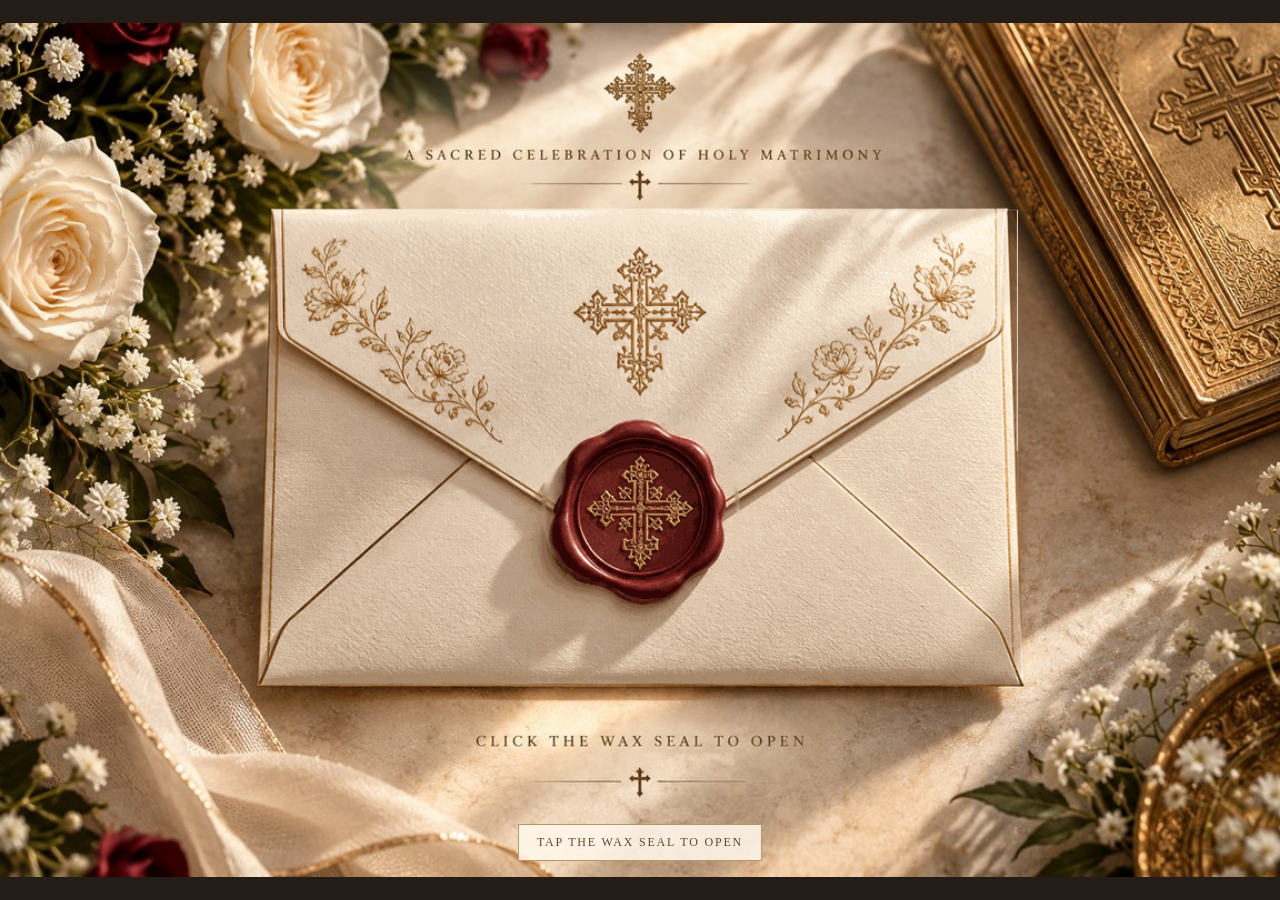
==== commit ff1e4177: "Replace index.html with V8 immersive wedding evite Co-Authored-By: Claude Sonnet 4.6 <noreply@anthro" ====
--- a/index.html
+++ b/index.html
@@ -31,9 +31,31 @@
 .rsvp-box .form-section-title{color:#957347;font-size:11px;letter-spacing:.22em;text-align:center;text-transform:uppercase;margin:24px 0 10px}
 .guest-fields[hidden]{display:none}
 @media(max-width:650px){.rsvp-fields,.attendance-grid{grid-template-columns:1fr}.rsvp-box{padding:28px 23px}.rsvp-box:before{inset:7px}}
+
+/* V8: a single immersive entry scene; full wedding site is revealed afterwards */
+html,body{min-height:100%}body:not(.entered){overflow:hidden}
+.opening{position:fixed;inset:0;z-index:60;display:flex;align-items:center;justify-content:center;background:#241c17;padding:0;opacity:1;visibility:visible;transition:opacity 1.35s ease,visibility 0s linear 1.35s}
+.opening .wrap{width:100%;height:100%;display:flex;align-items:center;justify-content:center;position:relative}
+.opening .top-caption,.opening .bar,.opening .foot{display:none!important}
+.opening .stage{aspect-ratio:3/2;width:min(100vw,150vh);max-height:100vh;max-width:100vw;box-shadow:none;border-radius:0}
+.opening .stage .view{display:none!important}
+.opening .hit{cursor:pointer}
+.opening .entry-tip{position:absolute;bottom:clamp(14px,3vh,36px);left:50%;transform:translateX(-50%);z-index:14;padding:10px 18px;text-transform:uppercase;letter-spacing:.15em;font-size:clamp(9px,1vw,12px);color:#63482b;background:#fff7ecdf;border:1px solid #b79565;pointer-events:none;white-space:nowrap;transition:opacity .7s ease}
+.opening .entry-tip[hidden]{display:none}
+.opening .entry-tip[data-status=opening]{opacity:.8}
+.opening.exit{opacity:0;visibility:hidden;pointer-events:none}
+body.entered{overflow:auto}
+body.entered .opening{display:none}
+.website{min-height:100vh}
+.website[hidden]{display:none!important}
+.website .entrance-heading{animation:siteRise 1.5s both}
+@keyframes siteRise{from{opacity:0;transform:translateY(28px)}to{opacity:1;transform:translateY(0)}}
+@media(max-width:650px){.opening{padding:0}.opening .stage{width:100vw;aspect-ratio:3/2}.opening .entry-tip{bottom:16vh;max-width:90vw;white-space:normal;text-align:center}}
+@media(prefers-reduced-motion:reduce){.opening{transition:none}.website .entrance-heading{animation:none}}
 </style></head><body>
 <header class="opening" id="opening"><div class="wrap"><div class="top-caption">☩ &nbsp; By the grace of God · Holy Matrimony &nbsp; ☩</div>
-<div class="stage" id="stage"><img class="scene-image background" alt="Ivory invitation setting with flowers, gold ornaments and Orthodox cross" src="[data-uri]"><img id="card" class="card" alt="Original wedding invitation for Binyam and Hewan" src="[data-uri]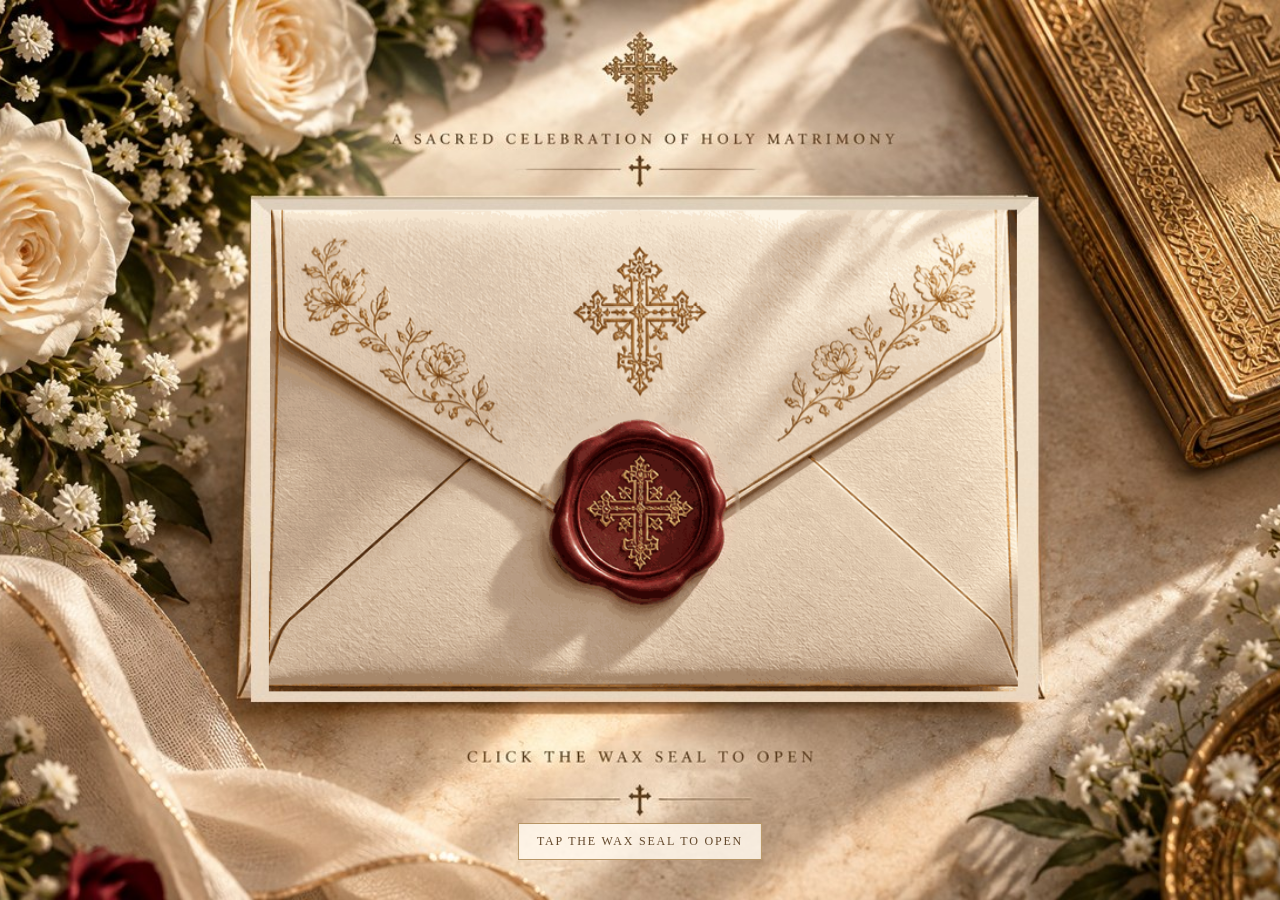
==== commit 123f99c8: "Replace index.html with V10 immersive wedding evite Co-Authored-By: Claude Sonnet 4.6 <noreply@anthr" ====
--- a/index.html
+++ b/index.html
@@ -1,7 +1,7 @@
 <!doctype html><html lang="en"><head><meta charset="utf-8"><meta name="viewport" content="width=device-width,initial-scale=1"><meta name="theme-color" content="#241c17"><title>Binyam &amp; Hewan | Holy Matrimony · November 22, 2026</title><style>
 :root{--ivory:#f8f2e7;--gold:#ae8c58;--ink:#654c32;--dark:#241c17}
 *{box-sizing:border-box}html{scroll-behavior:smooth}body{margin:0;background:var(--ivory);color:var(--ink);font-family:Georgia,'Times New Roman',serif}button,input,select,textarea{font:inherit}button,a{touch-action:manipulation}button:focus-visible,a:focus-visible,input:focus-visible,select:focus-visible,textarea:focus-visible{outline:3px solid #b58a4e;outline-offset:3px}
-.opening{background:var(--dark);padding:clamp(12px,3vw,34px) 16px 18px;text-align:center}.top-caption{color:#ead9bc;text-transform:uppercase;font-size:11px;letter-spacing:.25em;padding:15px 0 18px}.wrap{width:min(1100px,100%);margin:auto}.stage{position:relative;width:100%;aspect-ratio:3/2;overflow:hidden;isolation:isolate;perspective:2200px;box-shadow:0 25px 65px #09070570;background:#e5d9ca;border-radius:5px}.scene-image{position:absolute;inset:0;width:100%;height:100%;object-fit:fill;pointer-events:none}.background{z-index:1}.card{position:absolute;z-index:3;left:50%;top:44%;width:27%;height:auto;transform:translate(-50%,14%) scale(.86);opacity:0;box-shadow:0 12px 35px #4a332b44;transition:transform 4.1s cubic-bezier(.16,.62,.14,1),opacity 1.1s ease;cursor:pointer}.front{z-index:5}.flap{z-index:6;transform-origin:50% 21.85%;backface-visibility:hidden;transition:transform 3.1s cubic-bezier(.3,.0,.17,1)}.wax{z-index:7;transition:none}.hit{position:absolute;z-index:12;left:50%;top:57.5%;width:15%;aspect-ratio:1;transform:translate(-50%,-50%);border:0;background:transparent;cursor:pointer;border-radius:50%}.stage.released .wax{display:none}.stage.released .hit{pointer-events:none}.stage.open .flap{transform:rotateX(-177deg)}.stage.open .card{opacity:1;transform:translate(-50%,-41%) scale(1);transition-delay:.3s}.stage .view{position:absolute;z-index:13;bottom:5%;right:5%;border:1px solid #a78960;background:#fff9efed;padding:11px 16px;color:#795434;font:11px Georgia,serif;letter-spacing:1px;cursor:pointer}.stage .view[hidden]{display:none}.bar{display:flex;gap:12px;align-items:center;background:#f2e8db;padding:13px 18px;flex-wrap:wrap}.bar button,.modal button{border:1px solid #b59b79;background:#fff9ef;color:#795434;padding:11px 16px;cursor:pointer;font:11px Georgia,serif;letter-spacing:1px}.bar p{margin:0;flex:1;text-align:center;letter-spacing:1px;font-size:11px}.go-site{display:none;border:1px solid #a78960;background:var(--gold);color:#fff;padding:12px 18px;letter-spacing:1.3px;cursor:pointer;text-decoration:none;font-size:12px}.opening.ready .go-site{display:inline-block}.foot{color:#ead9bc;font-size:12px;margin:16px 0 0}.modal{position:fixed;inset:0;z-index:100;background:#1c120ff2;display:none;place-items:center;padding:24px;overflow:auto}.modal.show{display:grid}.modal-inner{text-align:center}.modal img{display:block;width:min(520px,90vw);max-height:78vh;object-fit:contain;margin:auto;box-shadow:0 12px 50px #0008}.modal button{margin-top:16px}
+.opening{background:var(--dark);padding:clamp(12px,3vw,34px) 16px 18px;text-align:center}.top-caption{color:#ead9bc;text-transform:uppercase;font-size:11px;letter-spacing:.25em;padding:15px 0 18px}.wrap{width:min(1100px,100%);margin:auto}.stage{position:relative;width:100%;aspect-ratio:3/2;overflow:hidden;isolation:isolate;perspective:2200px;box-shadow:0 25px 65px #09070570;background:#e5d9ca;border-radius:5px}.scene-image{position:absolute;inset:0;width:100%;height:100%;object-fit:fill;pointer-events:none}.background{z-index:1}.card{position:absolute;z-index:3;left:50%;top:44%;width:27%;height:auto;transform:translate(-50%,14%) scale(.86);opacity:0;box-shadow:0 12px 35px #4a332b44;transition:transform 4.1s cubic-bezier(.16,.62,.14,1),opacity 1.1s ease;cursor:pointer}.front{z-index:5}.flap{z-index:6;transform-origin:50% 21.85%;backface-visibility:hidden;transition:transform 3.1s cubic-bezier(.3,.0,.17,1)}.wax{z-index:7;transition:none}.hit{position:absolute;z-index:12;left:50%;top:57.5%;width:15%;aspect-ratio:1;transform:translate(-50%,-50%);border:0;background:transparent;cursor:pointer;border-radius:50%}.stage.released .wax{display:none}.stage.released .hit{pointer-events:none}.stage.open .flap{transform:rotateX(-177deg)}.stage .card{display:none!important}.stage .view{position:absolute;z-index:13;bottom:5%;right:5%;border:1px solid #a78960;background:#fff9efed;padding:11px 16px;color:#795434;font:11px Georgia,serif;letter-spacing:1px;cursor:pointer}.stage .view[hidden]{display:none}.bar{display:flex;gap:12px;align-items:center;background:#f2e8db;padding:13px 18px;flex-wrap:wrap}.bar button,.modal button{border:1px solid #b59b79;background:#fff9ef;color:#795434;padding:11px 16px;cursor:pointer;font:11px Georgia,serif;letter-spacing:1px}.bar p{margin:0;flex:1;text-align:center;letter-spacing:1px;font-size:11px}.go-site{display:none;border:1px solid #a78960;background:var(--gold);color:#fff;padding:12px 18px;letter-spacing:1.3px;cursor:pointer;text-decoration:none;font-size:12px}.opening.ready .go-site{display:inline-block}.foot{color:#ead9bc;font-size:12px;margin:16px 0 0}.modal{position:fixed;inset:0;z-index:100;background:#1c120ff2;display:none;place-items:center;padding:24px;overflow:auto}.modal.show{display:grid}.modal-inner{text-align:center}.modal img{display:block;width:min(520px,90vw);max-height:78vh;object-fit:contain;margin:auto;box-shadow:0 12px 50px #0008}.modal button{margin-top:16px}
 .website{background:#fbf8f2;overflow:hidden}.website[hidden]{display:none}.eyebrow{text-transform:uppercase;letter-spacing:.24em;font-size:11px;color:#987850;text-align:center;line-height:2}.ortho{font-size:40px;color:#9c7846;text-align:center;line-height:1.3}.section{padding:clamp(60px,9vw,105px) 22px;max-width:1040px;margin:auto;text-align:center}.section h2{font-size:clamp(31px,4.6vw,55px);line-height:1.22;font-weight:400;color:#75552f;margin:14px 0 24px}.section p{line-height:1.9}.divider{width:78px;height:1px;background:#b99b6b;margin:24px auto}.script{font-size:clamp(21px,3vw,33px);font-style:italic;color:#a28255}.feature{background:#f0e8da;border-block:1px solid #e0d1bb}.invitation-full{display:block;width:min(560px,100%);height:auto;margin:30px auto 0;box-shadow:0 22px 55px #5b442b38}.grid{display:grid;grid-template-columns:repeat(2,minmax(0,1fr));gap:24px;text-align:left;margin:42px auto;max-width:840px}.info-card{border:1px solid #d9c5a5;background:#fffdf8;padding:32px}.info-card h3{margin:12px 0;font-size:24px;font-weight:400;color:#765333}.info-card p{font-size:14px;margin:7px 0}.pill{display:inline-block;margin-top:16px;border:1px solid #ad8e61;color:#755432;text-decoration:none;padding:12px 20px;font-size:12px;letter-spacing:1.2px}.pill:hover,.go-site:hover{background:#755432;color:#fff}.count{display:flex;gap:clamp(8px,3vw,32px);justify-content:center;margin:34px auto;flex-wrap:wrap}.count div{min-width:80px}.count strong{display:block;font-size:clamp(30px,6vw,62px);font-weight:400;color:#755431}.count span{font-size:11px;letter-spacing:2px;text-transform:uppercase}.verse{font-style:italic;font-size:clamp(20px,3vw,29px);max-width:750px;margin:auto}.rsvp-box{max-width:650px;margin:26px auto;text-align:left;border:1px solid #d4b993;background:#fffdf9;padding:clamp(23px,5vw,45px)}.rsvp-box label{display:block;margin:14px 0 7px;font-size:13px;letter-spacing:.05em}.rsvp-box input,.rsvp-box select,.rsvp-box textarea{width:100%;border:1px solid #d8c7af;border-radius:0;background:#fff;color:#493929;padding:12px;font-size:15px}.rsvp-box button{width:100%;margin-top:24px;background:#785632;border:0;color:white;padding:15px;cursor:pointer;letter-spacing:1px}.rsvp-note{font-size:12px;color:#836e53;text-align:center;margin-top:16px}.footer{background:var(--dark);padding:60px 20px;text-align:center;color:#e5d6bf}.footer h2{font-weight:400;font-size:35px}.reveal-on-scroll{opacity:0;transform:translateY(24px);transition:opacity 1.2s ease,transform 1.2s ease}.reveal-on-scroll.seen{opacity:1;transform:translateY(0)}
 @media(max-width:650px){.top-caption{font-size:9px;letter-spacing:.14em}.opening{padding:10px 0}.stage{border-radius:0}.bar{justify-content:center}.bar p{order:-1;flex-basis:100%;font-size:10px}.bar button{padding:9px 12px}.grid{grid-template-columns:1fr}.info-card{padding:22px}.section{padding:60px 19px}.count div{min-width:60px}.count span{font-size:10px}}
 @media(prefers-reduced-motion:reduce){*,*:before,*:after{transition-duration:.01ms!important;scroll-behavior:auto!important}.reveal-on-scroll{opacity:1;transform:none}}
@@ -32,7 +32,7 @@
 .guest-fields[hidden]{display:none}
 @media(max-width:650px){.rsvp-fields,.attendance-grid{grid-template-columns:1fr}.rsvp-box{padding:28px 23px}.rsvp-box:before{inset:7px}}
 
-/* V8: a single immersive entry scene; full wedding site is revealed afterwards */
+/* V9: a single immersive entry scene; full wedding site is revealed afterwards */
 html,body{min-height:100%}body:not(.entered){overflow:hidden}
 .opening{position:fixed;inset:0;z-index:60;display:flex;align-items:center;justify-content:center;background:#241c17;padding:0;opacity:1;visibility:visible;transition:opacity 1.35s ease,visibility 0s linear 1.35s}
 .opening .wrap{width:100%;height:100%;display:flex;align-items:center;justify-content:center;position:relative}
@@ -52,9 +52,31 @@
 @keyframes siteRise{from{opacity:0;transform:translateY(28px)}to{opacity:1;transform:translateY(0)}}
 @media(max-width:650px){.opening{padding:0}.opening .stage{width:100vw;aspect-ratio:3/2}.opening .entry-tip{bottom:16vh;max-width:90vw;white-space:normal;text-align:center}}
 @media(prefers-reduced-motion:reduce){.opening{transition:none}.website .entrance-heading{animation:none}}
+ 
+/* V9: viewport-filling scene and locked, correctly aligned photographic layers */
+.opening,.opening .wrap,.opening .stage{width:100%;height:100%;height:100dvh;min-height:100svh}
+.opening .stage{aspect-ratio:auto;max-width:none;max-height:none;display:flex;align-items:center;justify-content:center;overflow:hidden;box-shadow:none;border-radius:0;background-color:#e6d7bf;background-position:center;background-repeat:no-repeat;background-size:cover}
+.opening .asset-canvas{position:relative;flex:none;aspect-ratio:3/2;width:min(100vw,150dvh);height:auto;isolation:isolate;perspective:2200px}
+.opening .asset-canvas .background{display:none}
+.opening .entry-tip{bottom:max(28px,env(safe-area-inset-bottom) + 22px);z-index:80}
+.opening .stage .card{display:none!important}
+.opening .stage .view{display:none!important}
+@media(max-width:650px){
+ .opening .stage{width:100vw;height:100dvh;aspect-ratio:auto;background-position:50% 50%}
+ .opening .asset-canvas{width:145vw;max-width:none}
+ .opening .entry-tip{bottom:max(36px,env(safe-area-inset-bottom) + 22px);white-space:normal;max-width:85vw}
+}
+@media(prefers-reduced-motion:reduce){.opening.exit{transition:opacity .35s ease,visibility 0s linear .35s}}
+
+/* V10: stable photographic reveal, avoids distorted 3-D full-frame PNG rotation */
+.stage .flap{transform:none!important;transform-origin:center top!important;backface-visibility:visible!important;transition:opacity 2.7s cubic-bezier(.35,0,.2,1),translate 2.7s cubic-bezier(.35,0,.2,1)!important;opacity:1;translate:0 0;will-change:opacity,translate}
+.stage.open .flap{transform:none!important;opacity:0;translate:0 -2.3%;pointer-events:none}
+.stage .wax{filter:none!important;transition:none!important}
+.stage.released .wax{display:none!important;visibility:hidden!important}
+@media(prefers-reduced-motion:reduce){.stage .flap{transition:none!important}}
 </style></head><body>
 <header class="opening" id="opening"><div class="wrap"><div class="top-caption">☩ &nbsp; By the grace of God · Holy Matrimony &nbsp; ☩</div>
-<div class="stage" id="stage"><img class="scene-image background" alt="Ivory invitation setting with flowers, gold ornaments and Orthodox cross" src="[data-uri]"><img id="card" class="card" alt="Original wedding invitation for Binyam and Hewan" src="[data-uri]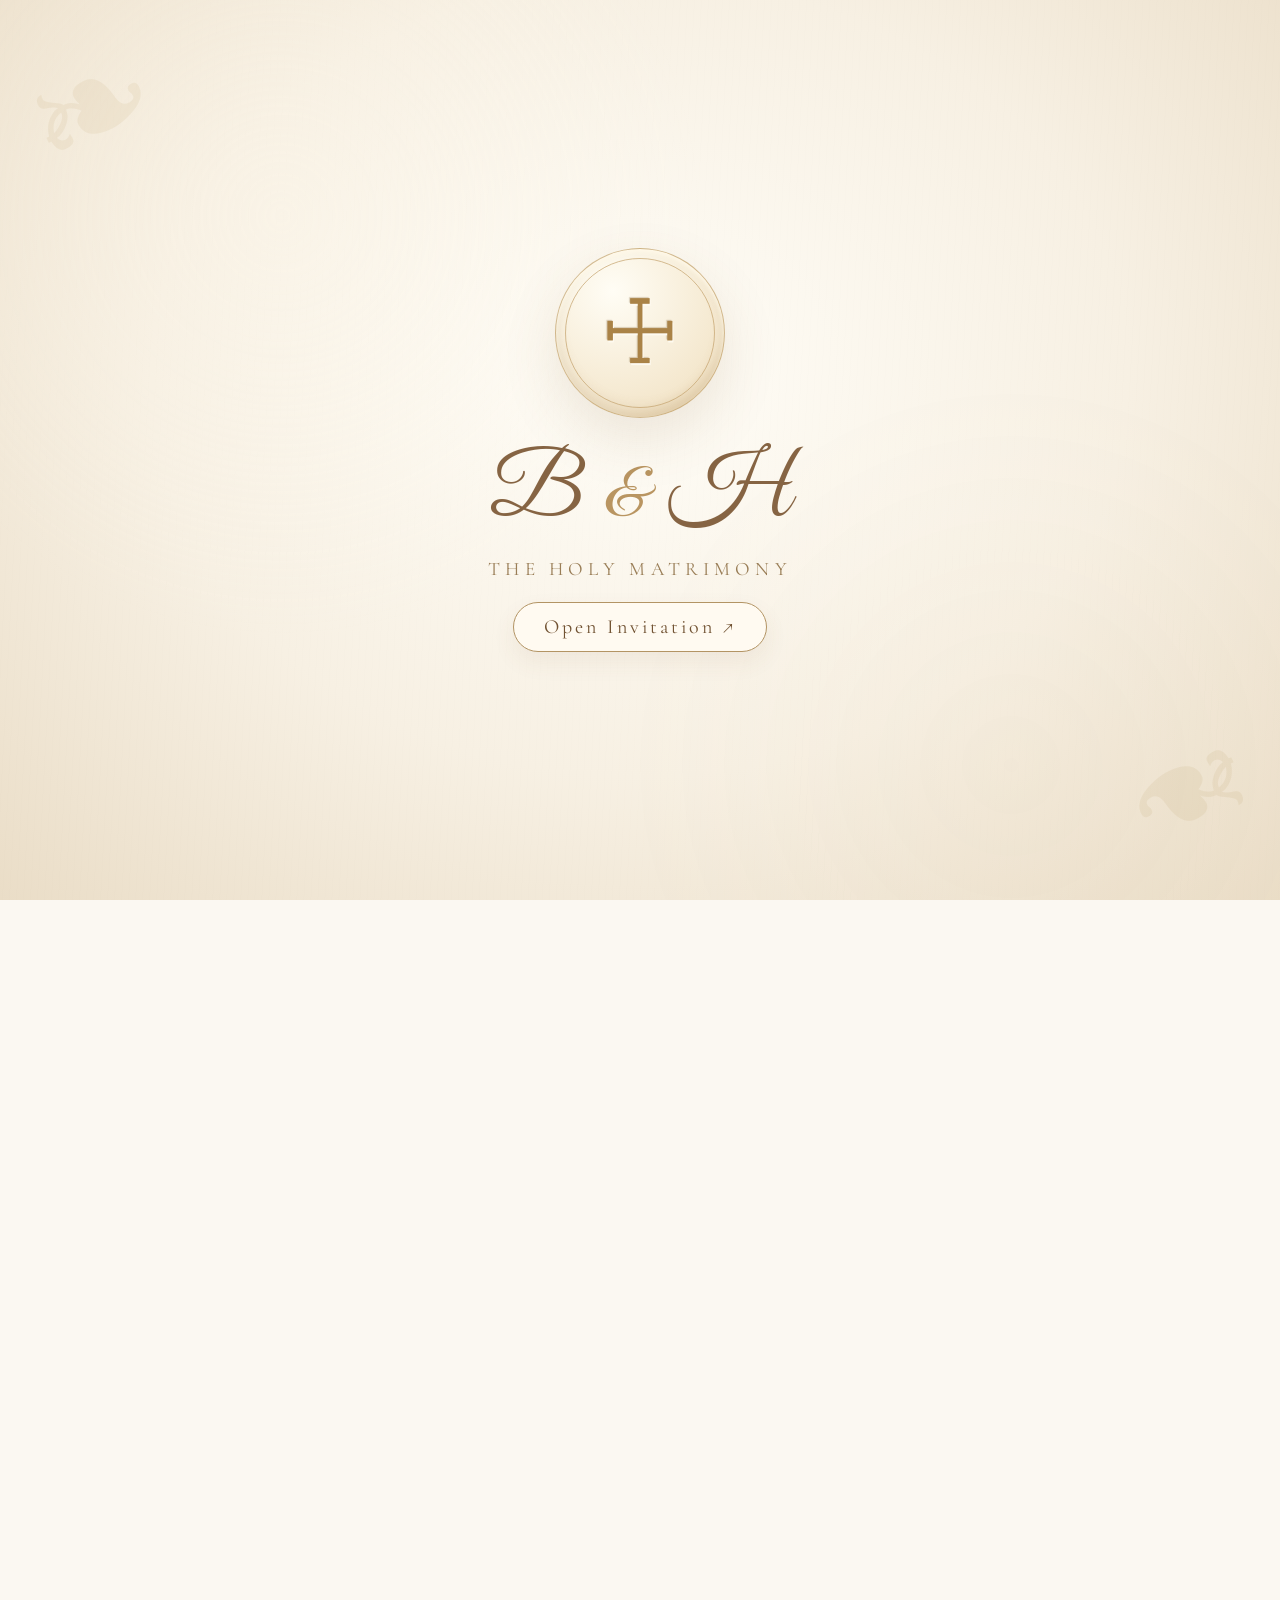
==== commit 72a83840: "Replace index.html with V19 Golden Seal wedding evite Co-Authored-By: Claude Sonnet 4.6 <noreply@ant" ====
--- a/index.html
+++ b/index.html
@@ -1,4 +1,4 @@
-<!doctype html><html lang="en"><head><meta charset="utf-8"><meta name="viewport" content="width=device-width,initial-scale=1"><meta name="theme-color" content="#241c17"><title>Binyam &amp; Hewan | Holy Matrimony · November 22, 2026</title><style>
+<!doctype html><html lang="en"><head><meta charset="utf-8"><meta name="viewport" content="width=device-width,initial-scale=1"><meta name="theme-color" content="#f8f3e8"><title>Binyam &amp; Hewan | Holy Matrimony · November 22, 2026</title><link rel="preconnect" href="https://fonts.googleapis.com"><link rel="preconnect" href="https://fonts.gstatic.com" crossorigin><link href="https://fonts.googleapis.com/css2?family=Cormorant+Garamond:wght@400;500;600;700&family=Great+Vibes&family=Noto+Sans+Ethiopic:wght@400;500&display=swap" rel="stylesheet"><style>
 :root{--ivory:#f8f2e7;--gold:#ae8c58;--ink:#654c32;--dark:#241c17}
 *{box-sizing:border-box}html{scroll-behavior:smooth}body{margin:0;background:var(--ivory);color:var(--ink);font-family:Georgia,'Times New Roman',serif}button,input,select,textarea{font:inherit}button,a{touch-action:manipulation}button:focus-visible,a:focus-visible,input:focus-visible,select:focus-visible,textarea:focus-visible{outline:3px solid #b58a4e;outline-offset:3px}
 .opening{background:var(--dark);padding:clamp(12px,3vw,34px) 16px 18px;text-align:center}.top-caption{color:#ead9bc;text-transform:uppercase;font-size:11px;letter-spacing:.25em;padding:15px 0 18px}.wrap{width:min(1100px,100%);margin:auto}.stage{position:relative;width:100%;aspect-ratio:3/2;overflow:hidden;isolation:isolate;perspective:2200px;box-shadow:0 25px 65px #09070570;background:#e5d9ca;border-radius:5px}.scene-image{position:absolute;inset:0;width:100%;height:100%;object-fit:fill;pointer-events:none}.background{z-index:1}.card{position:absolute;z-index:3;left:50%;top:44%;width:27%;height:auto;transform:translate(-50%,14%) scale(.86);opacity:0;box-shadow:0 12px 35px #4a332b44;transition:transform 4.1s cubic-bezier(.16,.62,.14,1),opacity 1.1s ease;cursor:pointer}.front{z-index:5}.flap{z-index:6;transform-origin:50% 21.85%;backface-visibility:hidden;transition:transform 3.1s cubic-bezier(.3,.0,.17,1)}.wax{z-index:7;transition:none}.hit{position:absolute;z-index:12;left:50%;top:57.5%;width:15%;aspect-ratio:1;transform:translate(-50%,-50%);border:0;background:transparent;cursor:pointer;border-radius:50%}.stage.released .wax{display:none}.stage.released .hit{pointer-events:none}.stage.open .flap{transform:rotateX(-177deg)}.stage .card{display:none!important}.stage .view{position:absolute;z-index:13;bottom:5%;right:5%;border:1px solid #a78960;background:#fff9efed;padding:11px 16px;color:#795434;font:11px Georgia,serif;letter-spacing:1px;cursor:pointer}.stage .view[hidden]{display:none}.bar{display:flex;gap:12px;align-items:center;background:#f2e8db;padding:13px 18px;flex-wrap:wrap}.bar button,.modal button{border:1px solid #b59b79;background:#fff9ef;color:#795434;padding:11px 16px;cursor:pointer;font:11px Georgia,serif;letter-spacing:1px}.bar p{margin:0;flex:1;text-align:center;letter-spacing:1px;font-size:11px}.go-site{display:none;border:1px solid #a78960;background:var(--gold);color:#fff;padding:12px 18px;letter-spacing:1.3px;cursor:pointer;text-decoration:none;font-size:12px}.opening.ready .go-site{display:inline-block}.foot{color:#ead9bc;font-size:12px;margin:16px 0 0}.modal{position:fixed;inset:0;z-index:100;background:#1c120ff2;display:none;place-items:center;padding:24px;overflow:auto}.modal.show{display:grid}.modal-inner{text-align:center}.modal img{display:block;width:min(520px,90vw);max-height:78vh;object-fit:contain;margin:auto;box-shadow:0 12px 50px #0008}.modal button{margin-top:16px}
@@ -74,20 +74,344 @@
 .stage .wax{filter:none!important;transition:none!important}
 .stage.released .wax{display:none!important;visibility:hidden!important}
 @media(prefers-reduced-motion:reduce){.stage .flap{transition:none!important}}
-</style></head><body>
-<header class="opening" id="opening"><div class="wrap"><div class="top-caption">☩ &nbsp; By the grace of God · Holy Matrimony &nbsp; ☩</div>
-<div class="stage" id="stage"><div class="asset-canvas"><img class="scene-image background" alt="Ivory invitation setting with flowers, gold ornaments and Orthodox cross" src="[data-uri]"><img id="card" class="card" alt="Original wedding invitation for Binyam and Hewan" src="[data-uri]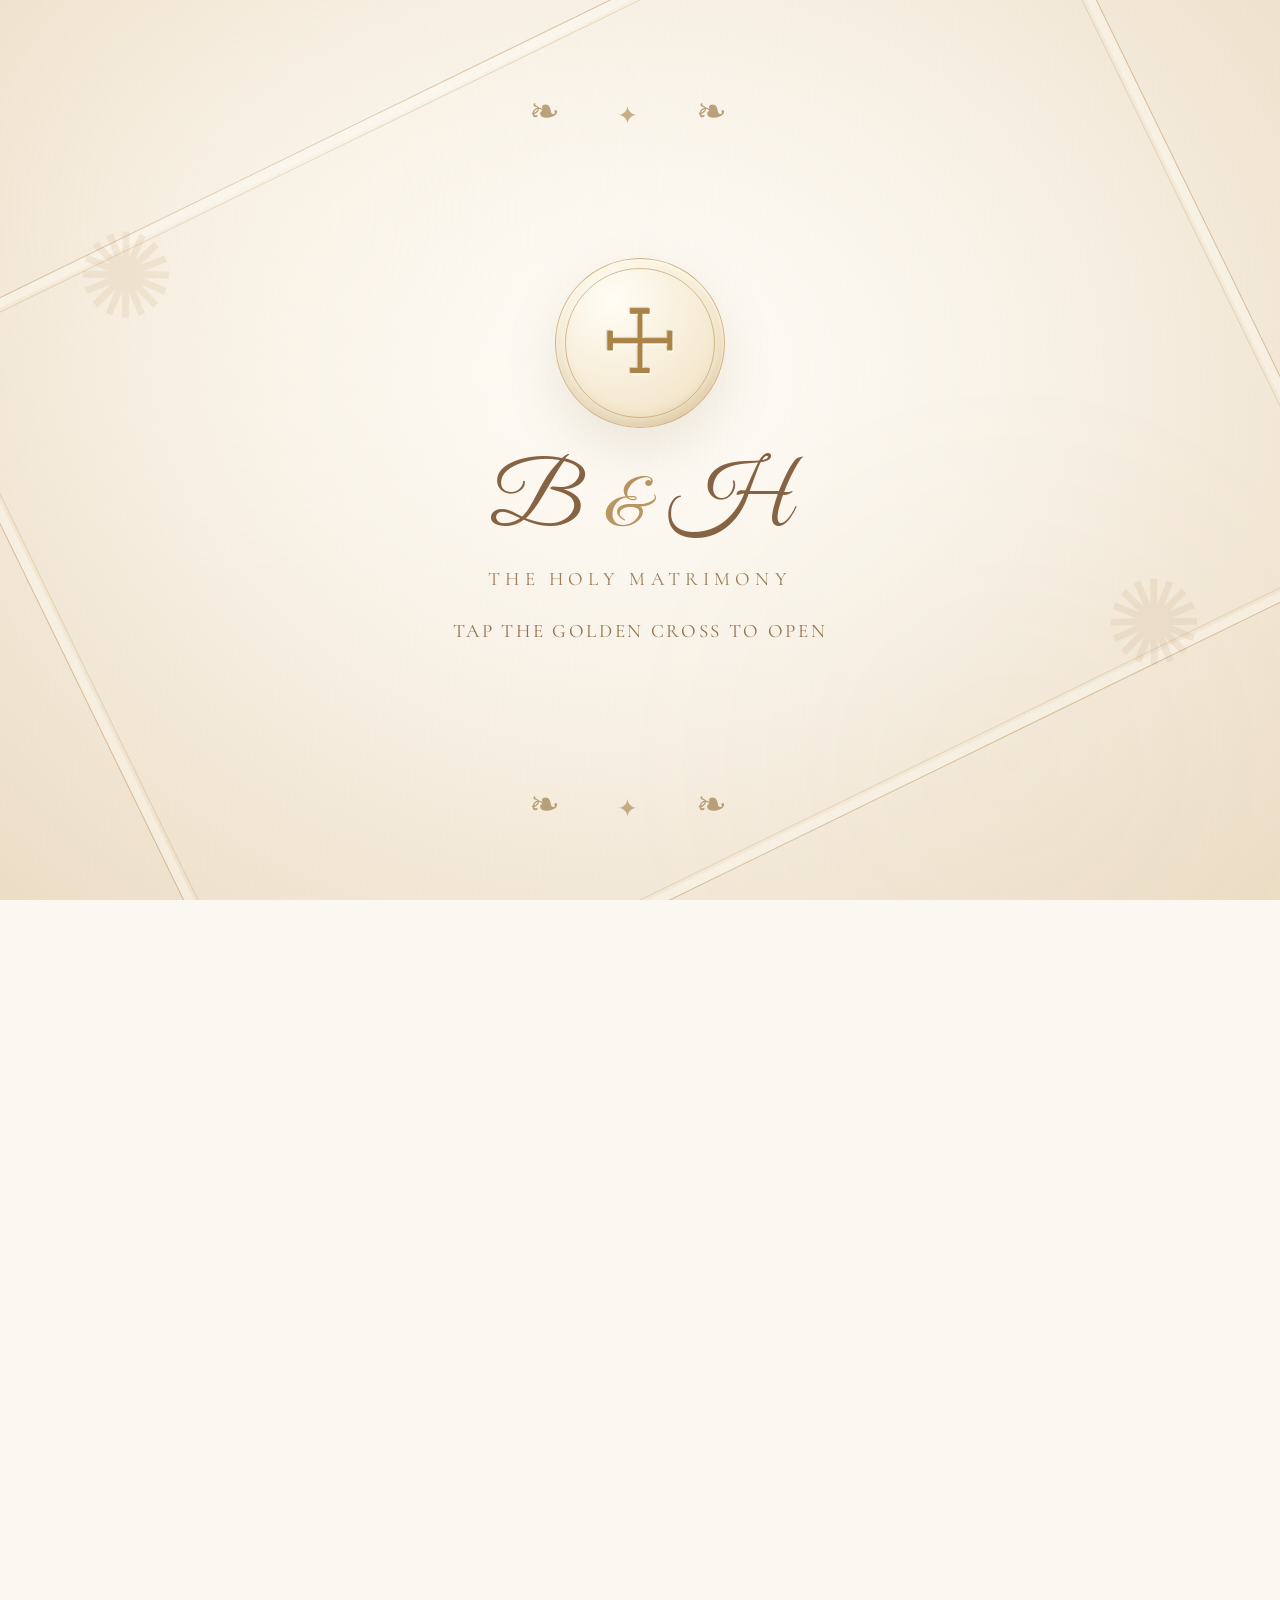
==== commit baf5b21a: "Replace with V24 wedding evite Co-Authored-By: Claude Sonnet 4.6 <noreply@anthropic.com>" ====
--- a/index.html
+++ b/index.html
@@ -399,13 +399,62 @@
  .hero-rsvp{font-size:17px;padding:10px 12px}
 }
 
-</style></head><body><div class="seal-intro" id="opening" aria-label="Wedding invitation opening"><div class="paper-grain" aria-hidden="true"></div><div class="seal-center"><div class="seal-emblem" aria-hidden="true"><span class="halo-ring ring-one"></span><span class="halo-ring ring-two"></span><span class="seal-cross">☩</span></div><div class="seal-initials">B <span class="seal-amp">&amp;</span> H</div><p class="seal-subtitle">The Holy Matrimony</p><button type="button" id="hit" class="seal-open-button">Open Invitation <span aria-hidden="true">↗</span></button></div></div><main class="website" id="website"><section id="invitation" class="seal-invitation"><div class="invitation-halo" aria-hidden="true"></div>
+
+/* V21 — ceremonial gold seal, richer yet restrained ivory ornamentation */
+.seal-intro{background:radial-gradient(ellipse at 50% 41%,#fffdf8 0%,#f9f3e9 39%,#ecddc5 100%)}
+.seal-intro::before{content:"";position:absolute;inset:clamp(13px,3vw,32px);border:1px solid rgba(174,132,76,.42);pointer-events:none;box-shadow:inset 0 0 0 9px rgba(255,253,249,.33)}
+.seal-intro::after{content:"";position:absolute;inset:clamp(20px,4vw,45px);border:1px solid rgba(198,165,115,.35);pointer-events:none}
+.seal-ornament{position:absolute;left:50%;transform:translateX(-50%);font-family:'Cormorant Garamond',serif;color:#a98a5b;font-size:clamp(24px,3vw,37px);letter-spacing:.65em;white-space:nowrap;opacity:.78;pointer-events:none}
+.seal-ornament span{font-size:.67em;color:#b99b6b}
+.ornament-upper{top:clamp(48px,10vh,95px)}.ornament-lower{bottom:clamp(40px,8vh,75px)}
+.seal-bloom{position:absolute;font-size:clamp(44px,10vw,118px);font-family:Georgia,serif;color:rgba(177,143,94,.12);pointer-events:none}
+.bloom-left{top:23%;left:6%;transform:rotate(-22deg)}.bloom-right{bottom:23%;right:6%;transform:rotate(22deg)}
+.seal-center{position:relative;z-index:2}
+.seal-trigger{display:grid;place-items:center;cursor:pointer;appearance:none;-webkit-appearance:none;padding:0;margin-inline:auto;touch-action:manipulation;outline-offset:10px;transition:transform .35s ease,box-shadow .35s ease}
+.seal-trigger:hover{transform:translateY(-2px) scale(1.035);box-shadow:0 22px 74px #b59b6b4d,inset 0 3px 5px #fff7e5}
+.seal-trigger:focus-visible{outline:3px solid #8e6936}
+.seal-trigger:disabled{cursor:default;opacity:1}
+.seal-hint{font-family:'Cormorant Garamond',serif;font-size:clamp(15px,2.2vw,19px);letter-spacing:.14em;color:#92734c;margin:7px 0 0;text-transform:uppercase}
+.seal-intro.animating .seal-hint{opacity:0;transition:opacity .25s ease}
+
+@media(max-width:650px){.seal-bloom{font-size:49px}.bloom-left{left:1%}.bloom-right{right:1%}.seal-ornament{letter-spacing:.42em}.mezmur-player{height:210px}}
+
+/* V24: invitation-first layout, maximum usable space for original card */
+.seal-invitation{box-sizing:border-box;min-height:100svh;min-height:100dvh;height:auto;display:flex;flex-direction:column;align-items:center;justify-content:flex-start;gap:clamp(5px,1.1vh,12px);padding:clamp(8px,1.5vh,18px) clamp(9px,1.5vw,22px) clamp(12px,2.4vh,25px)}
+.hero-nav{flex:0 0 auto;margin:0 auto;gap:clamp(5px,.9vw,12px)}
+.hero-nav a{min-height:36px;padding:5px clamp(8px,1.5vw,16px);font-size:clamp(13px,1.45vw,17px)}
+.invitation-card-frame{display:flex;align-items:center;justify-content:center;flex:1 1 auto;min-height:0;max-height:none;max-width:100%;width:100%;margin:0 auto}
+.invitation-card-frame img{width:auto;height:auto;max-width:min(96vw,780px);max-height:calc(100dvh - 175px);object-fit:contain;border:clamp(3px,.55vw,6px) solid #fffbf5;box-shadow:0 18px 48px #72533430}
+.hero-bottom{flex:0 0 auto;gap:3px;margin:0 auto}
+.countdown-eyebrow{font-size:clamp(11px,1.25vw,14px);line-height:1.2}
+.countdown-eyebrow :lang(am){display:inline;margin-left:6px;font-size:.8em}
+.hero-bottom .count{gap:clamp(5px,1.4vw,16px);margin:4px auto 0}
+.hero-bottom .count div{min-width:clamp(52px,11vw,82px)}
+.hero-bottom .count strong{font-size:clamp(23px,3.2vw,35px)}
+.hero-bottom .count span{font-size:clamp(9px,1.05vw,11px)}
+@media(max-width:700px){
+ .seal-invitation{padding:8px 8px 14px;gap:7px}
+ .hero-nav{gap:5px}
+ .hero-nav a{font-size:13px;min-height:33px;padding:5px 8px}
+ .hero-nav a.nav-primary{width:auto}
+ .invitation-card-frame{max-width:100%;min-height:0}
+ .invitation-card-frame img{max-width:calc(100vw - 18px);max-height:calc(100dvh - 190px);border-width:3px}
+ .countdown-eyebrow{font-size:11px}
+ .countdown-eyebrow :lang(am){display:block;margin-left:0}
+ .hero-bottom .count{gap:6px}
+ .hero-bottom .count div{min-width:56px}
+ .hero-bottom .count strong{font-size:clamp(22px,5vw,31px)}
+}
+@media(max-height:620px){
+ .invitation-card-frame img{max-height:calc(100dvh - 150px)}
+ .countdown-eyebrow :lang(am){display:none}
+ .hero-bottom .count strong{font-size:22px}
+}
+</style></head><body><div class="seal-intro" id="opening" aria-label="Wedding invitation opening"><div class="paper-grain" aria-hidden="true"></div><div class="seal-ornament ornament-upper" aria-hidden="true">❧ <span>✦</span> ❧</div><div class="seal-ornament ornament-lower" aria-hidden="true">❧ <span>✦</span> ❧</div><div class="seal-bloom bloom-left" aria-hidden="true">✺</div><div class="seal-bloom bloom-right" aria-hidden="true">✺</div><div class="seal-center"><button type="button" id="hit" class="seal-emblem seal-trigger" aria-label="Open the invitation by touching the golden seal"><span class="halo-ring ring-one"></span><span class="halo-ring ring-two"></span><span class="seal-cross" aria-hidden="true">☩</span></button><div class="seal-initials">B <span class="seal-amp">&amp;</span> H</div><p class="seal-subtitle">The Holy Matrimony</p><p class="seal-hint">Tap the golden cross to open</p></div></div><main class="website" id="website"><section id="invitation" class="seal-invitation"><div class="invitation-halo" aria-hidden="true"></div>
 <nav class="hero-nav" aria-label="Wedding website navigation"><a href="#invitation">Invitation <span lang="am">ግብዣ</span></a><a href="#details">Wedding Details <span lang="am">የሠርግ ዝርዝር</span></a><a class="nav-primary" href="#rsvp">Confirm Attendance <span lang="am">መገኘትዎን ያረጋግጡ</span> ↗</a></nav>
 <div class="invitation-card-frame"><img id="original-invitation" alt="Original wedding invitation for Binyam Wodajo and Hewan Haileselassie" draggable="false"></div>
 <div class="hero-bottom"><div class="countdown-eyebrow">Counting down to our wedding <span lang="am">የሠርጋችን ቀን እየቀረበ ነው</span></div><div class="count" id="countdown" aria-live="off"><div><strong id="days">—</strong><span>Days</span></div><div><strong id="hours">—</strong><span>Hours</span></div><div><strong id="minutes">—</strong><span>Minutes</span></div><div><strong id="seconds">—</strong><span>Seconds</span></div></div>
-<a class="hero-rsvp" href="#rsvp">RSVP — Confirm your attendance <span lang="am">መገኘትዎን ያረጋግጡ</span> <span aria-hidden="true">→</span></a><p class="scroll-cue">Scroll down for wedding details <span aria-hidden="true">↓</span></p></div></section>
-
-<section id="details" class="section reveal-on-scroll"><p class="eyebrow">The wedding day</p><h2>Ceremony &amp; Celebration</h2><div class="grid"><article class="info-card"><div class="ortho" style="text-align:left">☩</div><p class="eyebrow" style="text-align:left">Holy Matrimony</p><h3>5:00 – 10:00 AM</h3><p>Hamere Berhan Kidus Yohannes<br>Ethiopian Orthodox Church</p><p>4115 Muncaster Mill Road<br>Rockville, MD 20853</p></article><article class="info-card"><div class="ortho" style="text-align:left">✧</div><p class="eyebrow" style="text-align:left">Reception</p><h3>11:00 AM – 1:00 PM</h3><p>Following the Holy Matrimony, join us for a joyful celebration.</p><p>Reception location: 4115 Muncaster Mill Road, Rockville, MD 20853 (as listed on the earlier e-vite; please verify before publishing).</p></article></div><a class="pill" target="_blank" rel="noopener noreferrer" href="https://www.google.com/maps/search/?api=1&amp;query=4115+Muncaster+Mill+Road+Rockville+MD+20853">Directions to the church ↗</a></section>
+</div></section><section id="details" class="section reveal-on-scroll"><p class="eyebrow">The wedding day</p><h2>Ceremony &amp; Celebration</h2><div class="grid"><article class="info-card"><div class="ortho" style="text-align:left">☩</div><p class="eyebrow" style="text-align:left">Holy Matrimony</p><h3>5:00 – 10:00 AM</h3><p>Hamere Berhan Kidus Yohannes<br>Ethiopian Orthodox Church</p><p>4115 Muncaster Mill Road<br>Rockville, MD 20853</p></article><article class="info-card"><div class="ortho" style="text-align:left">✧</div><p class="eyebrow" style="text-align:left">Reception</p><h3>11:00 AM – 1:00 PM</h3><p>Following the Holy Matrimony, join us for a joyful celebration.</p><p>Reception location: 4115 Muncaster Mill Road, Rockville, MD 20853 (as listed on the earlier e-vite; please verify before publishing).</p></article></div><a class="pill" target="_blank" rel="noopener noreferrer" href="https://www.google.com/maps/search/?api=1&amp;query=4115+Muncaster+Mill+Road+Rockville+MD+20853">Directions to the church ↗</a></section>
 
 <section class="section reveal-on-scroll" id="rsvp">
 <div class="ortho" aria-hidden="true">☩</div>
@@ -443,7 +492,7 @@
 <p id="formStatus" class="form-status" role="status" aria-live="polite"></p>
 <p class="rsvp-note">Your response will be sent securely through our website once the site is published on Netlify. This standalone preview does not submit or save guest information.</p>
 </div></form></section>
-</main><div class="modal" id="modal" role="dialog" aria-modal="true" aria-label="Full wedding invitation"><div class="modal-inner"><img alt="Full original wedding invitation" src="[data-uri]"><button id="close">Close invitation ✕</button></div></div><script>(()=>{
+</main><div class="modal" id="modal" role="dialog" aria-modal="true" aria-label="Full wedding invitation"><div class="modal-inner"><img alt="Full original wedding invitation" src="[data-uri]"><button id="close">Close invitation ✕</button></div></div><audio id="mezmur-audio" src="mezmur.mp3" preload="auto" loop aria-hidden="true" style="display:none"></audio><script>(()=>{
 const opening=document.getElementById('opening');
 const trigger=document.getElementById('hit');
 const modal=document.getElementById('modal');
@@ -451,13 +500,36 @@
 const originalSrc='[data-uri]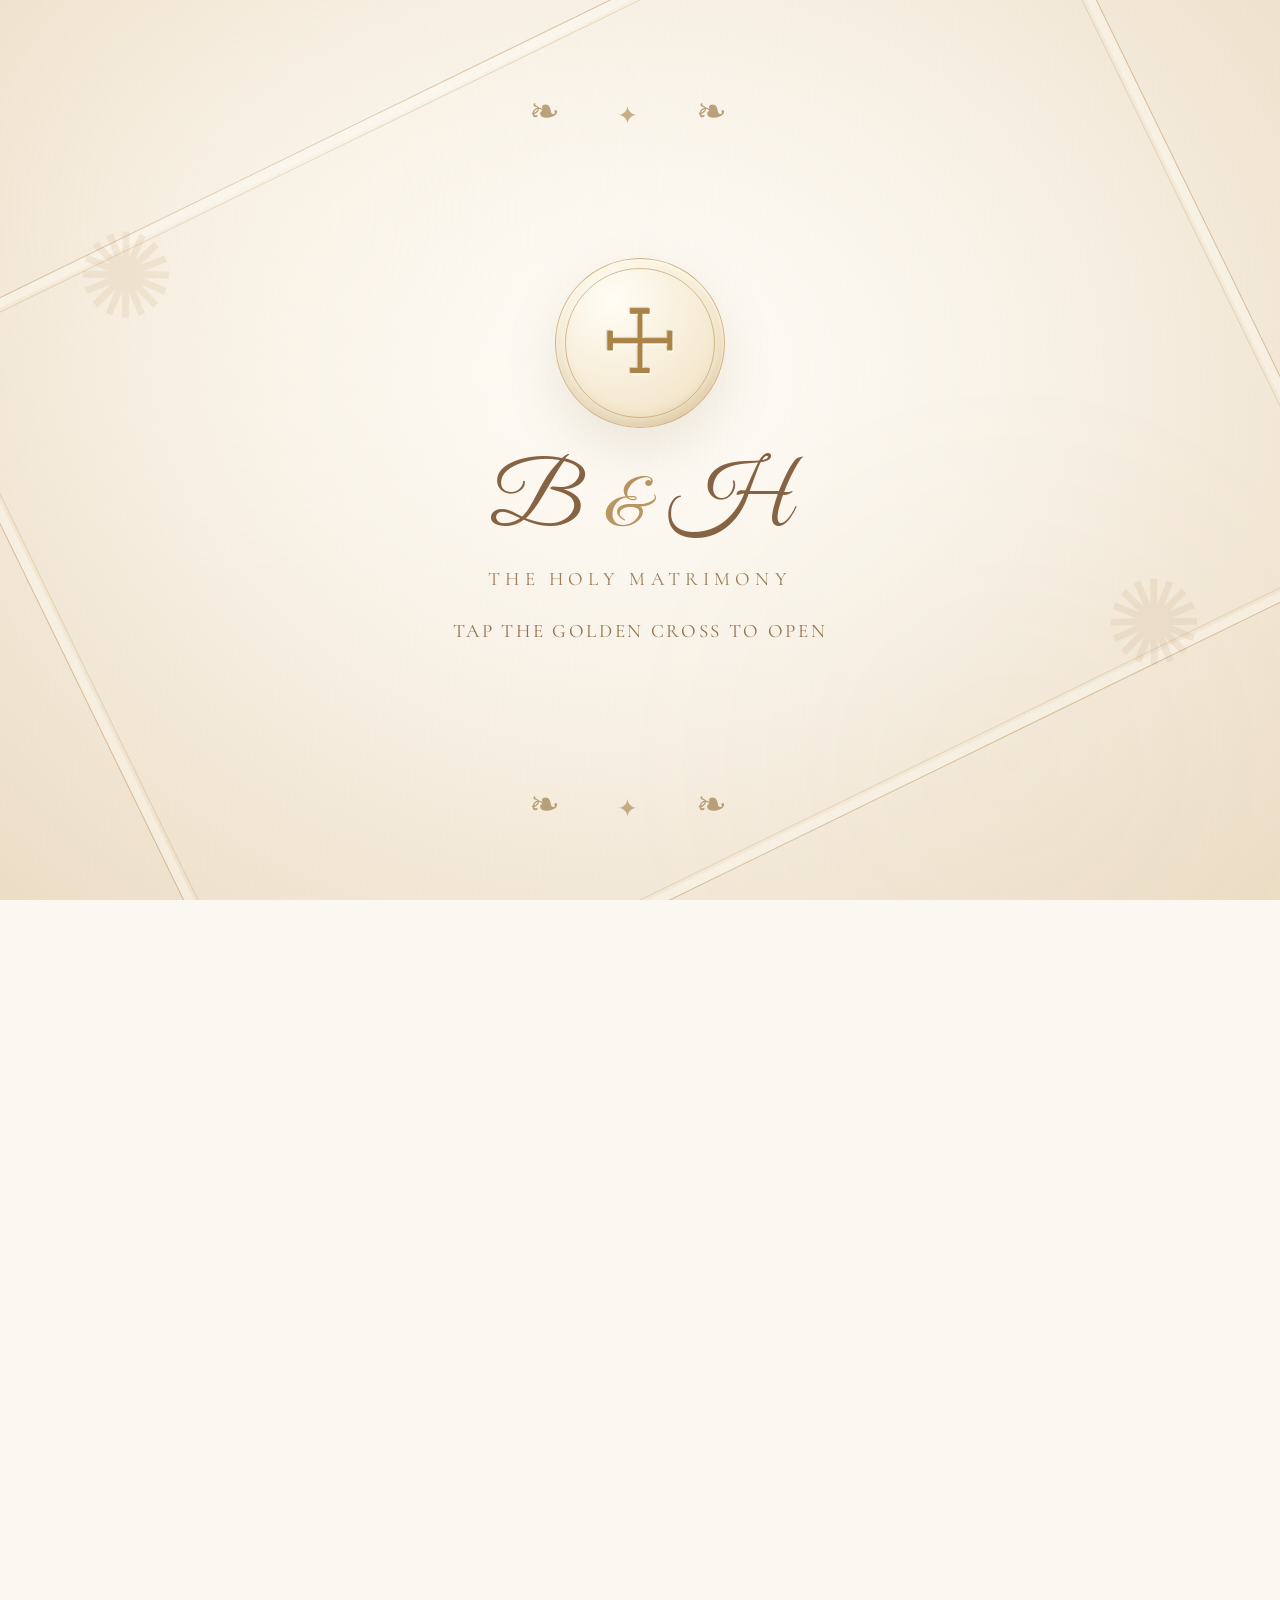
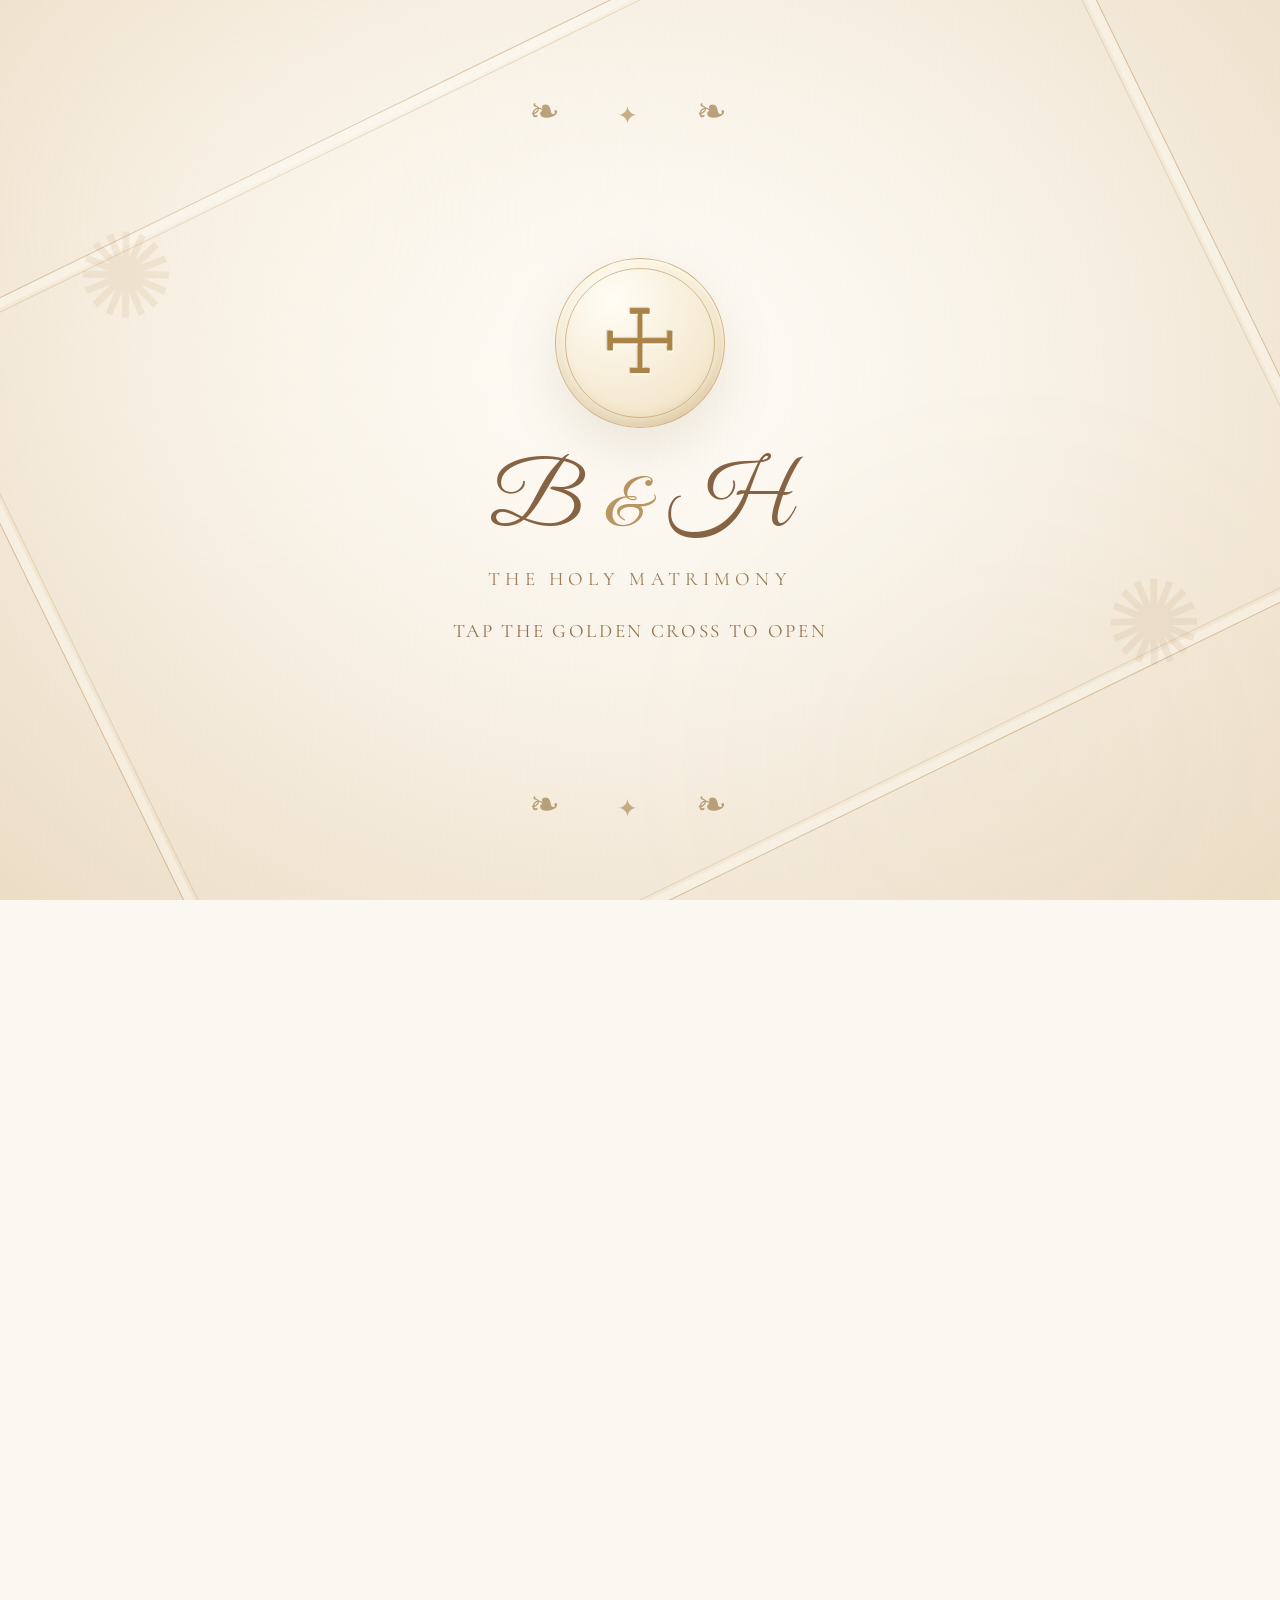
